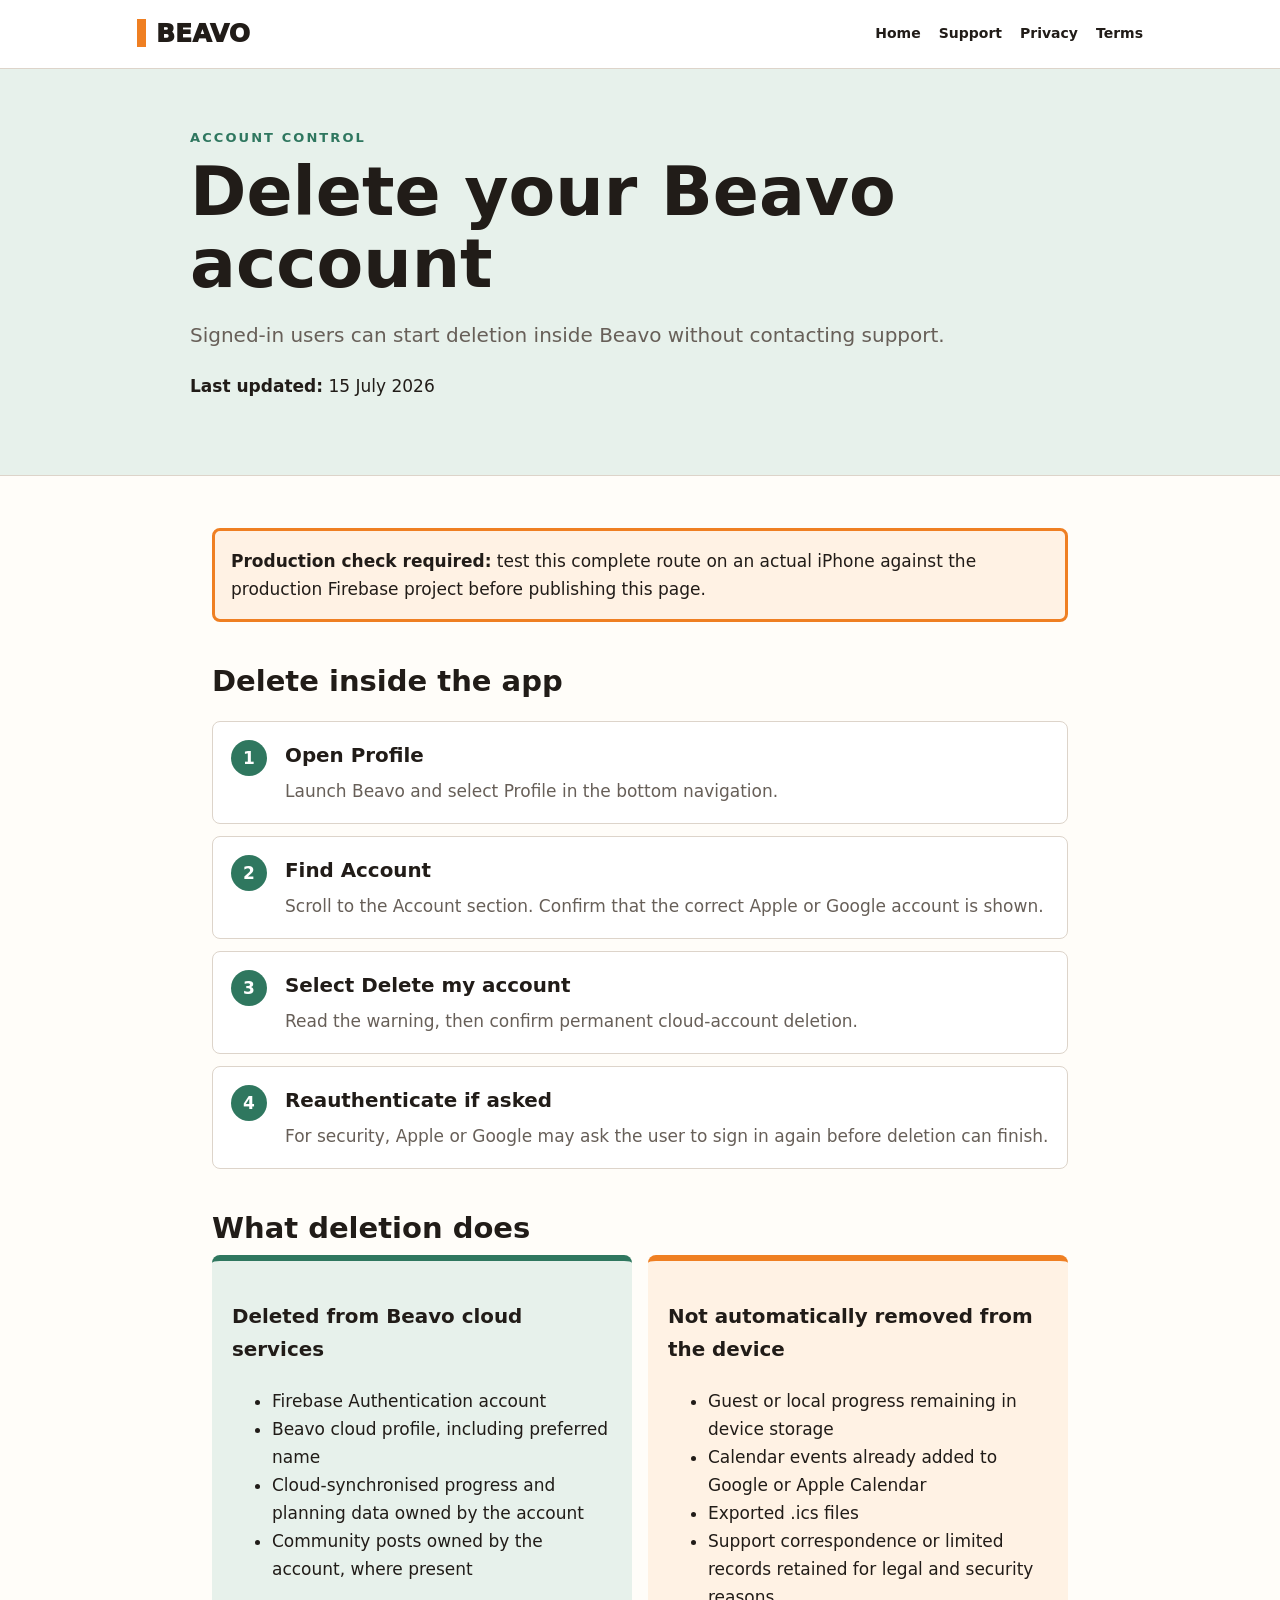
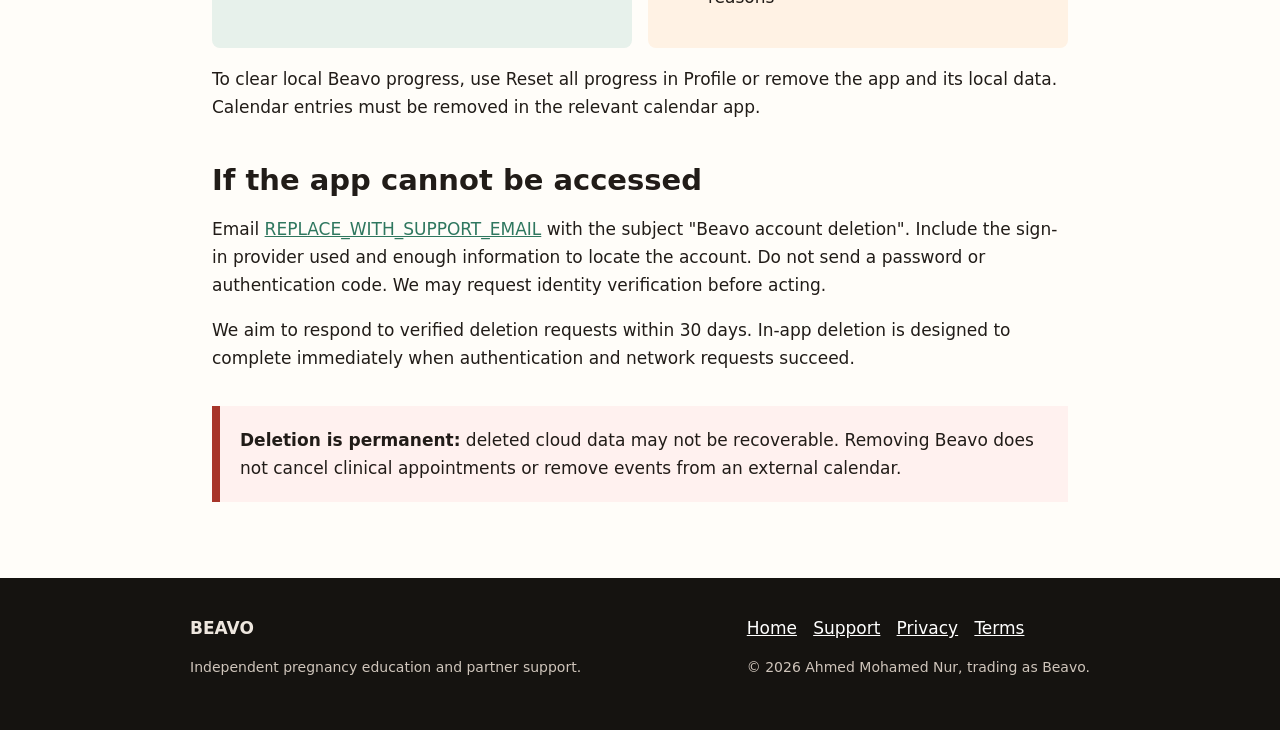
==== account-deletion.html @ d53cfd60 "Add files via upload" ====
<!doctype html>
<html lang="en-GB">
<head>
  <meta charset="utf-8">
  <meta name="viewport" content="width=device-width, initial-scale=1">
  <meta name="description" content="How to delete a Beavo account and understand what happens to cloud and local app data.">
  <title>Delete Your Beavo Account</title>
  <style>
    :root{--ink:#211c18;--muted:#675f58;--paper:#fffdf9;--warm:#fff2e4;--sage:#e7f1eb;--green:#2f775f;--orange:#ef7f22;--line:#ddd4ca;--dark:#17231e;--red:#a7352a}*{box-sizing:border-box}body{margin:0;background:var(--paper);color:var(--ink);font:17px/1.65 system-ui,-apple-system,"Segoe UI",sans-serif}a{color:var(--green)}.skip{position:absolute;left:-9999px}.skip:focus{left:12px;top:12px;background:#fff;padding:10px;z-index:20;border:2px solid var(--ink)}header{border-bottom:1px solid var(--line);background:#fff}.nav{max-width:1050px;margin:auto;min-height:68px;padding:10px 22px;display:flex;align-items:center;justify-content:space-between;gap:20px}.brand{color:var(--ink);font-size:25px;font-weight:950;text-decoration:none}.brand i{display:inline-block;width:9px;height:28px;background:var(--orange);vertical-align:-5px;margin-right:10px}.links{display:flex;gap:18px;flex-wrap:wrap}.links a{color:var(--ink);font-size:14px;font-weight:800;text-decoration:none}.page-head{background:var(--sage);border-bottom:1px solid var(--line);padding:58px 22px}.page-head div,.content{max-width:900px;margin:auto}.eyebrow{font-size:13px;font-weight:900;letter-spacing:.16em;text-transform:uppercase;color:var(--green)}h1{font-size:clamp(40px,7vw,68px);line-height:1.05;margin:8px 0 14px}h2{font-size:29px;line-height:1.2;margin:42px 0 10px}.lead{font-size:20px;color:var(--muted);max-width:760px}.content{padding:52px 22px 76px}.setup{border:3px solid var(--orange);background:var(--warm);padding:16px;border-radius:8px;margin-bottom:34px}.steps{counter-reset:step;display:grid;gap:12px;margin:22px 0}.step{counter-increment:step;border:1px solid var(--line);border-radius:8px;padding:18px 18px 18px 72px;position:relative;background:#fff}.step:before{content:counter(step);position:absolute;left:18px;top:18px;width:36px;height:36px;border-radius:50%;display:grid;place-items:center;background:var(--green);color:#fff;font-weight:900}.step h3{margin:0 0 4px}.step p{margin:0;color:var(--muted)}.data-grid{display:grid;grid-template-columns:1fr 1fr;gap:16px}.data{border-top:6px solid var(--green);background:var(--sage);padding:20px;border-radius:8px}.data.keep{border-top-color:var(--orange);background:var(--warm)}.important{background:#fff1ef;border-left:8px solid var(--red);padding:20px;margin-top:34px}footer{background:#151310;color:#eee7df;padding:36px 22px}.footer{max-width:900px;margin:auto;display:flex;justify-content:space-between;gap:25px;flex-wrap:wrap}.footer a{color:#fff}.small{font-size:14px;color:#cfc5bb}a:focus-visible{outline:4px solid #ffc08a;outline-offset:4px}@media(max-width:720px){.links a:first-child{display:none}.data-grid{grid-template-columns:1fr}}@media(prefers-reduced-motion:reduce){*{scroll-behavior:auto!important}}
  </style>
</head>
<body>
  <!-- BEFORE PUBLISHING: replace REPLACE_WITH_SUPPORT_EMAIL and confirm deletion behaviour in the production Firebase project. -->
  <a class="skip" href="#main">Skip to content</a>
  <header><nav class="nav" aria-label="Main navigation"><a class="brand" href="index.html"><i aria-hidden="true"></i>BEAVO</a><div class="links"><a href="index.html">Home</a><a href="support.html">Support</a><a href="privacy.html">Privacy</a><a href="terms.html">Terms</a></div></nav></header>
  <main id="main">
    <section class="page-head"><div><div class="eyebrow">Account control</div><h1>Delete your Beavo account</h1><p class="lead">Signed-in users can start deletion inside Beavo without contacting support.</p><p><strong>Last updated:</strong> 15 July 2026</p></div></section>
    <article class="content">
      <div class="setup"><strong>Production check required:</strong> test this complete route on an actual iPhone against the production Firebase project before publishing this page.</div>

      <h2>Delete inside the app</h2>
      <div class="steps">
        <div class="step"><h3>Open Profile</h3><p>Launch Beavo and select Profile in the bottom navigation.</p></div>
        <div class="step"><h3>Find Account</h3><p>Scroll to the Account section. Confirm that the correct Apple or Google account is shown.</p></div>
        <div class="step"><h3>Select Delete my account</h3><p>Read the warning, then confirm permanent cloud-account deletion.</p></div>
        <div class="step"><h3>Reauthenticate if asked</h3><p>For security, Apple or Google may ask the user to sign in again before deletion can finish.</p></div>
      </div>

      <h2>What deletion does</h2>
      <div class="data-grid">
        <section class="data"><h3>Deleted from Beavo cloud services</h3><ul><li>Firebase Authentication account</li><li>Beavo cloud profile, including preferred name</li><li>Cloud-synchronised progress and planning data owned by the account</li><li>Community posts owned by the account, where present</li></ul></section>
        <section class="data keep"><h3>Not automatically removed from the device</h3><ul><li>Guest or local progress remaining in device storage</li><li>Calendar events already added to Google or Apple Calendar</li><li>Exported .ics files</li><li>Support correspondence or limited records retained for legal and security reasons</li></ul></section>
      </div>
      <p>To clear local Beavo progress, use Reset all progress in Profile or remove the app and its local data. Calendar entries must be removed in the relevant calendar app.</p>

      <h2>If the app cannot be accessed</h2>
      <p>Email <a href="mailto:REPLACE_WITH_SUPPORT_EMAIL?subject=Beavo%20account%20deletion">REPLACE_WITH_SUPPORT_EMAIL</a> with the subject "Beavo account deletion". Include the sign-in provider used and enough information to locate the account. Do not send a password or authentication code. We may request identity verification before acting.</p>
      <p>We aim to respond to verified deletion requests within 30 days. In-app deletion is designed to complete immediately when authentication and network requests succeed.</p>

      <div class="important"><strong>Deletion is permanent:</strong> deleted cloud data may not be recoverable. Removing Beavo does not cancel clinical appointments or remove events from an external calendar.</div>
    </article>
  </main>
  <footer><div class="footer"><div><strong>BEAVO</strong><p class="small">Independent pregnancy education and partner support.</p></div><div><a href="index.html">Home</a> &nbsp; <a href="support.html">Support</a> &nbsp; <a href="privacy.html">Privacy</a> &nbsp; <a href="terms.html">Terms</a><p class="small">&copy; 2026 Ahmed Mohamed Nur, trading as Beavo.</p></div></div></footer>
</body>
</html>
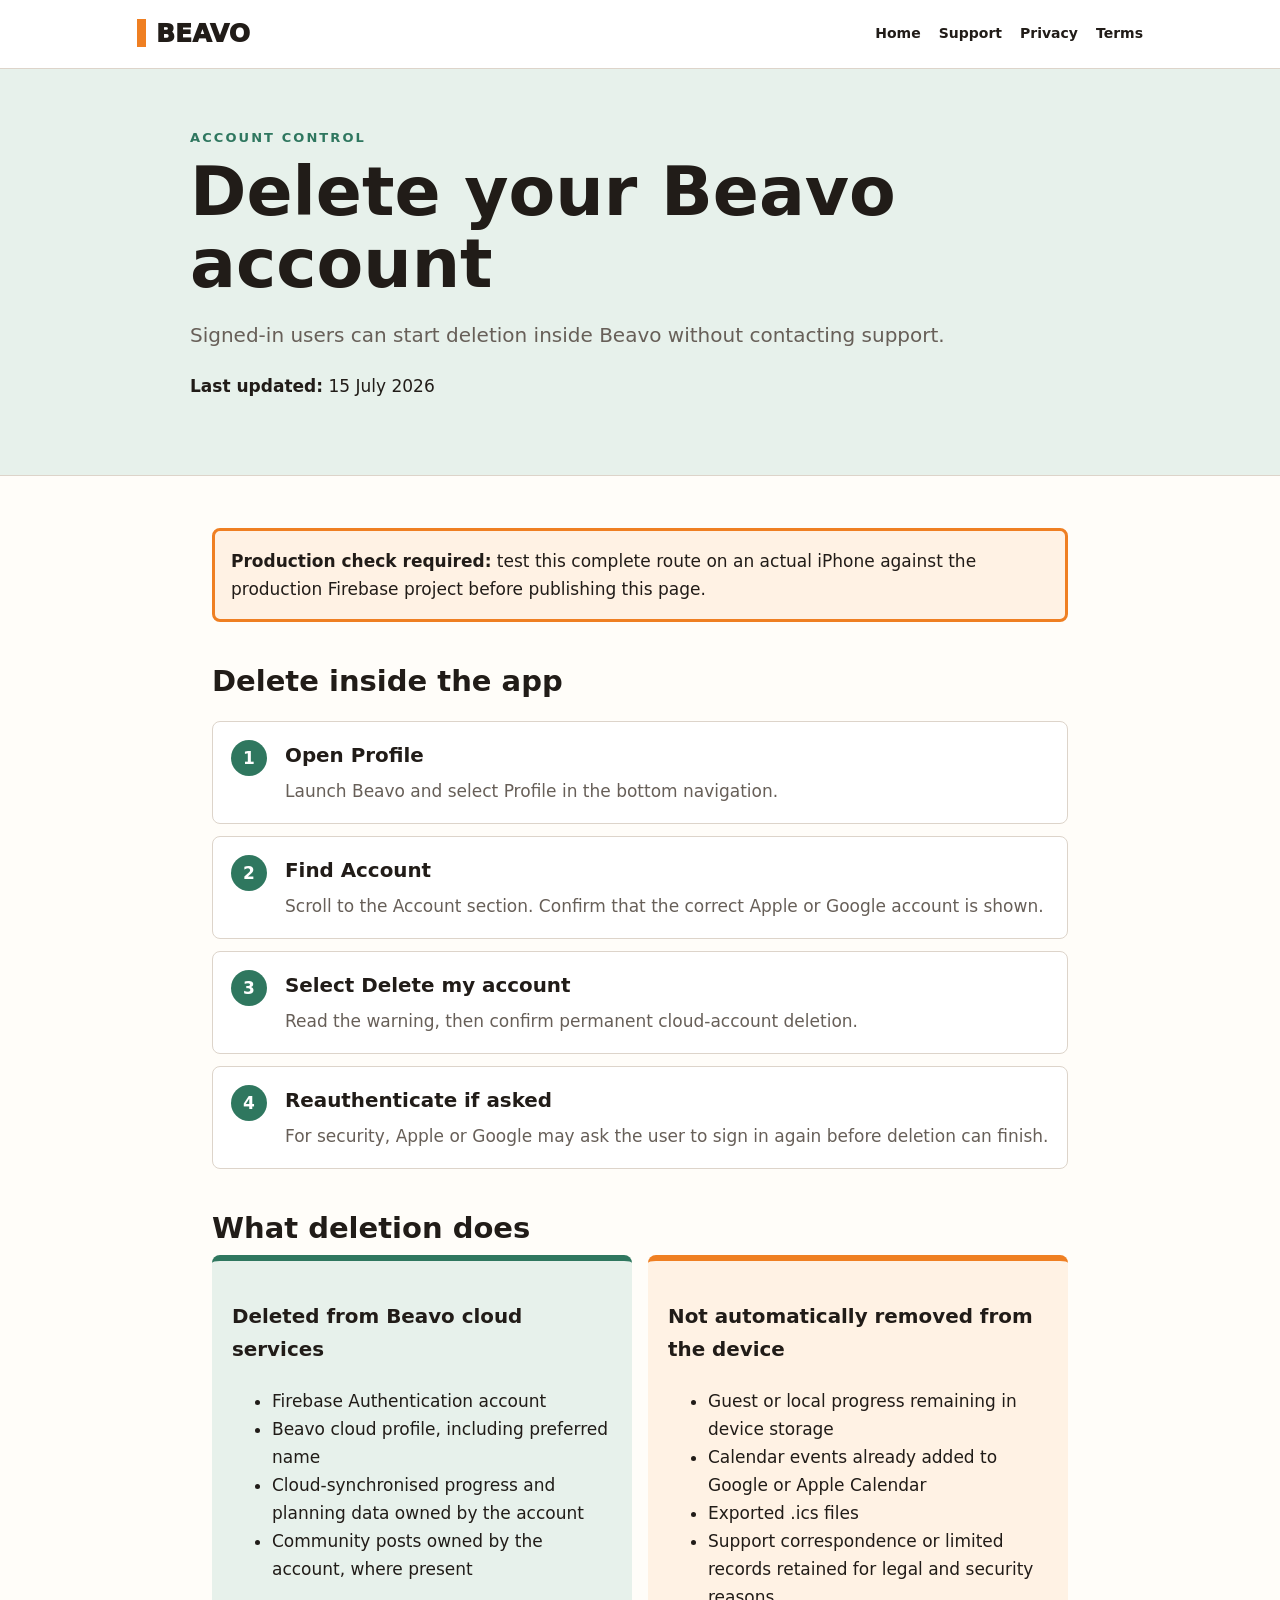
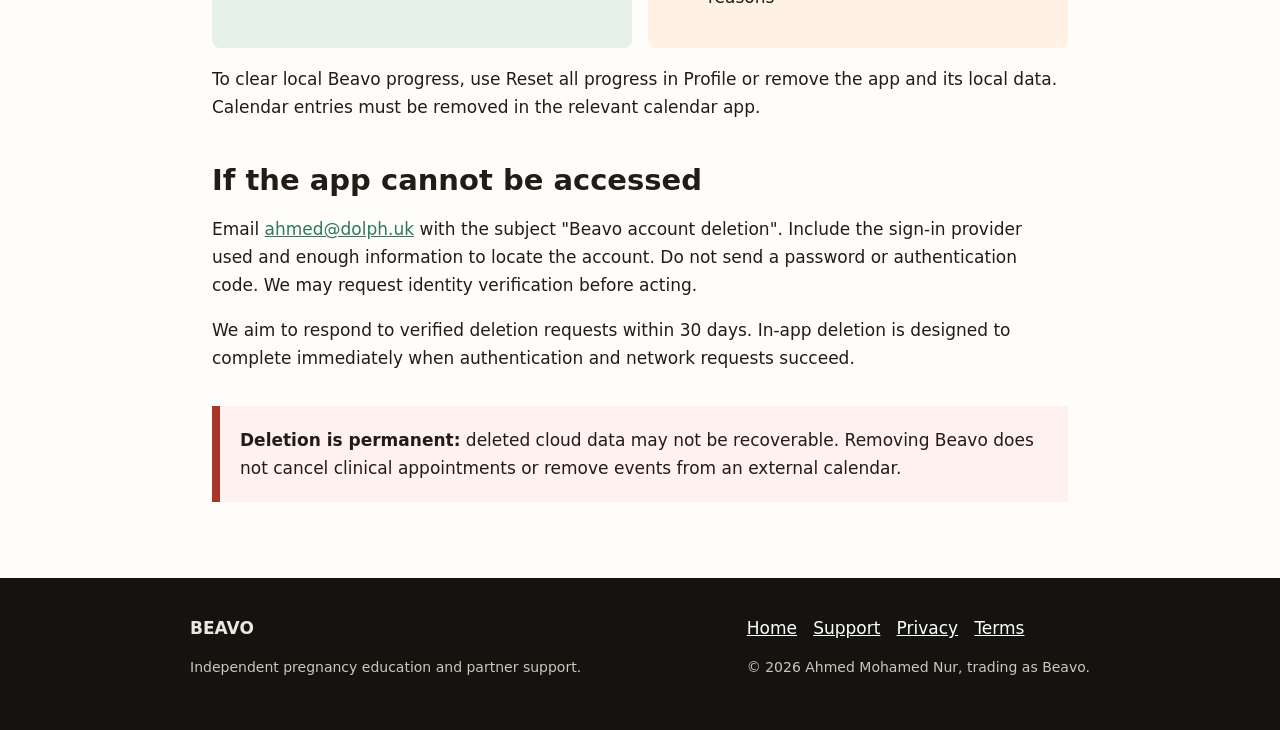
==== commit db33f299: "Add files via upload" ====
--- a/account-deletion.html
+++ b/account-deletion.html
@@ -10,7 +10,7 @@
   </style>
 </head>
 <body>
-  <!-- BEFORE PUBLISHING: replace REPLACE_WITH_SUPPORT_EMAIL and confirm deletion behaviour in the production Firebase project. -->
+  <!-- BEFORE PUBLISHING: confirm deletion behaviour in the production Firebase project. -->
   <a class="skip" href="#main">Skip to content</a>
   <header><nav class="nav" aria-label="Main navigation"><a class="brand" href="index.html"><i aria-hidden="true"></i>BEAVO</a><div class="links"><a href="index.html">Home</a><a href="support.html">Support</a><a href="privacy.html">Privacy</a><a href="terms.html">Terms</a></div></nav></header>
   <main id="main">
@@ -34,7 +34,7 @@
       <p>To clear local Beavo progress, use Reset all progress in Profile or remove the app and its local data. Calendar entries must be removed in the relevant calendar app.</p>
 
       <h2>If the app cannot be accessed</h2>
-      <p>Email <a href="mailto:REPLACE_WITH_SUPPORT_EMAIL?subject=Beavo%20account%20deletion">REPLACE_WITH_SUPPORT_EMAIL</a> with the subject "Beavo account deletion". Include the sign-in provider used and enough information to locate the account. Do not send a password or authentication code. We may request identity verification before acting.</p>
+      <p>Email <a href="mailto:ahmed@dolph.uk?subject=Beavo%20account%20deletion">ahmed@dolph.uk</a> with the subject "Beavo account deletion". Include the sign-in provider used and enough information to locate the account. Do not send a password or authentication code. We may request identity verification before acting.</p>
       <p>We aim to respond to verified deletion requests within 30 days. In-app deletion is designed to complete immediately when authentication and network requests succeed.</p>
 
       <div class="important"><strong>Deletion is permanent:</strong> deleted cloud data may not be recoverable. Removing Beavo does not cancel clinical appointments or remove events from an external calendar.</div>
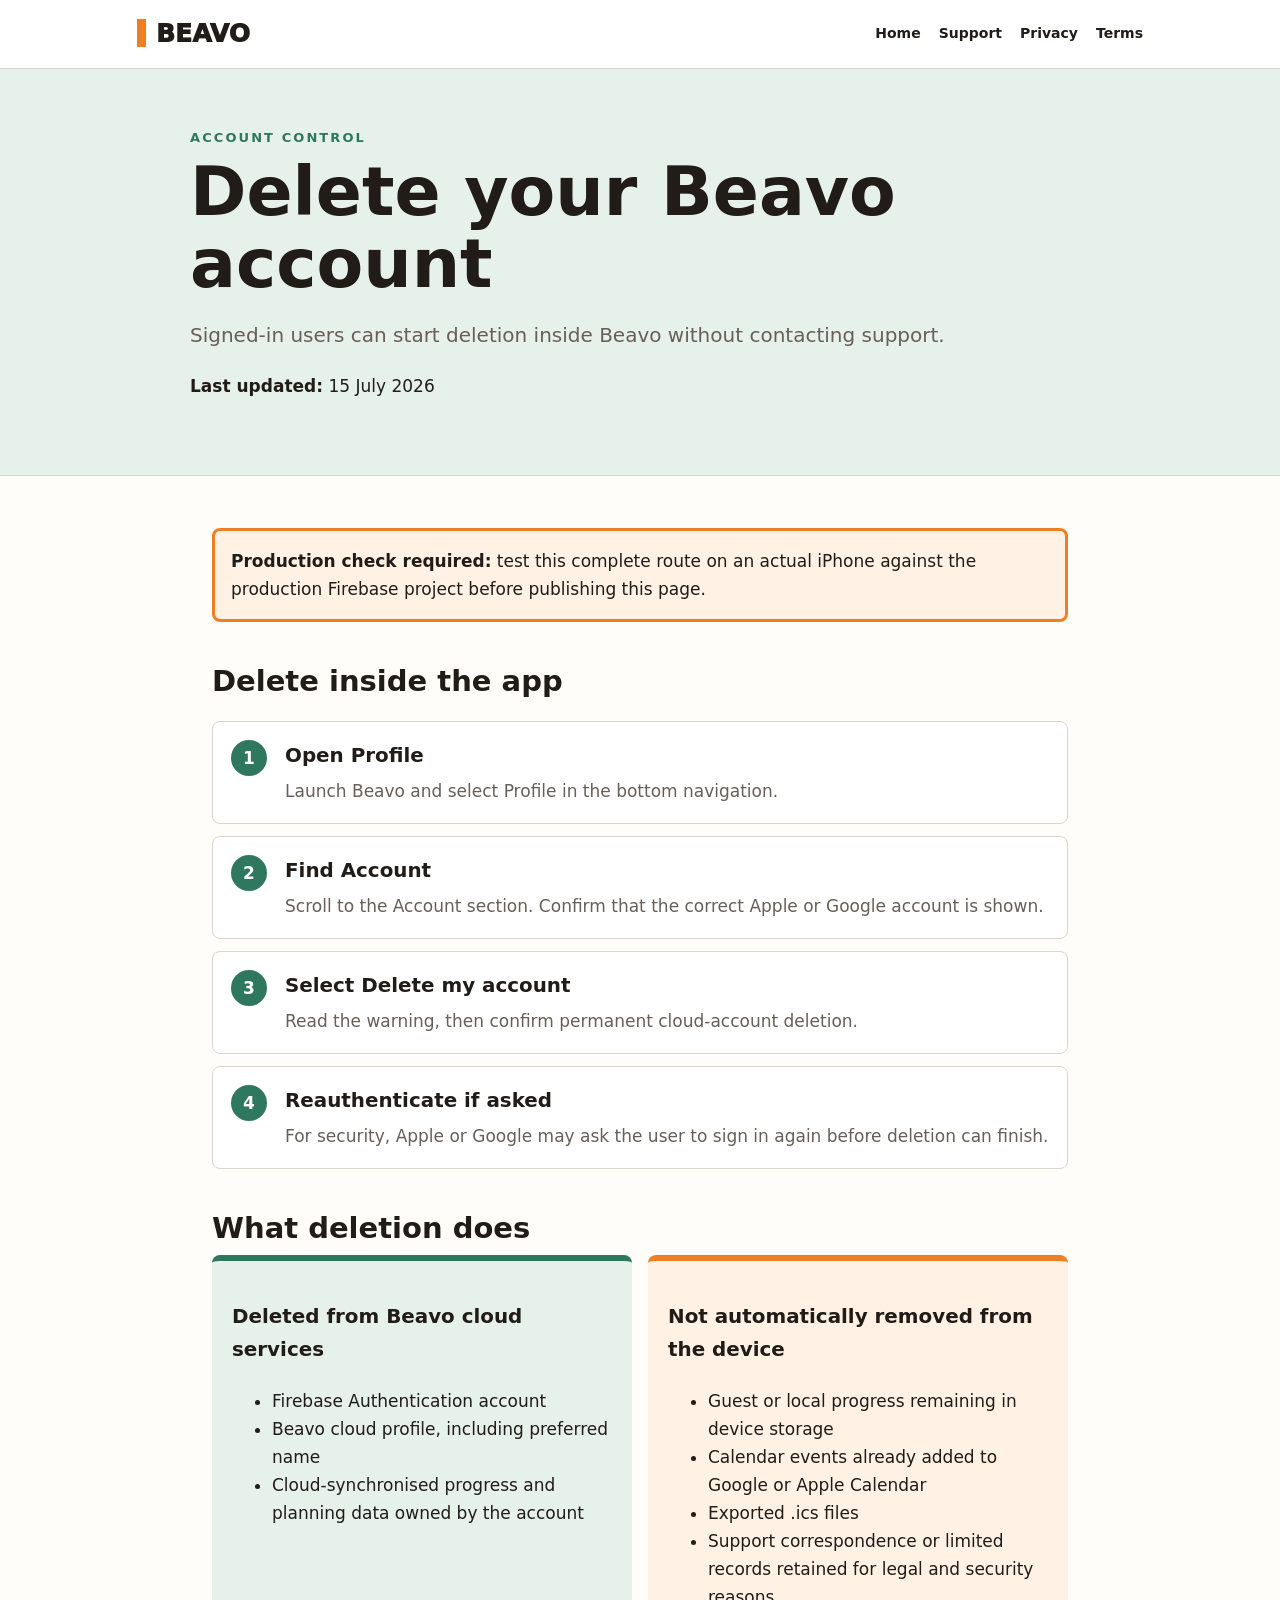
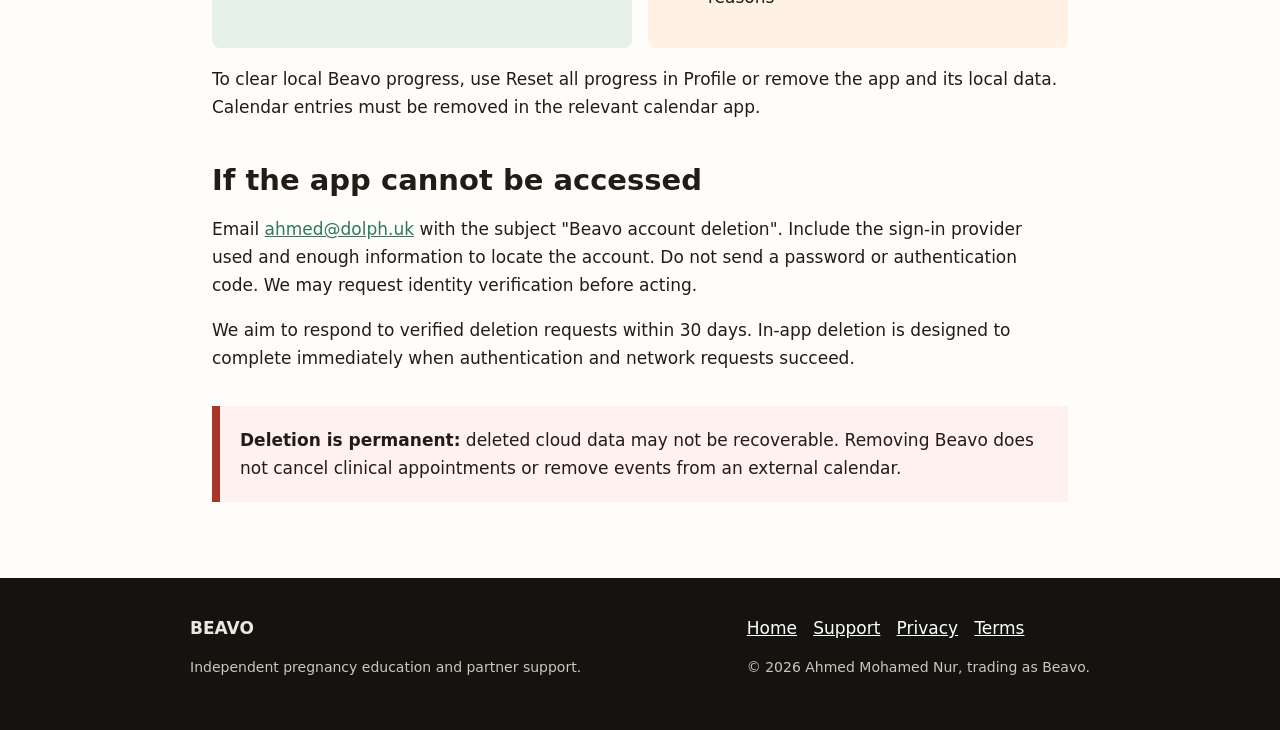
==== commit 8b1b07b0: "Add files via upload" ====
--- a/account-deletion.html
+++ b/account-deletion.html
@@ -28,7 +28,7 @@
 
       <h2>What deletion does</h2>
       <div class="data-grid">
-        <section class="data"><h3>Deleted from Beavo cloud services</h3><ul><li>Firebase Authentication account</li><li>Beavo cloud profile, including preferred name</li><li>Cloud-synchronised progress and planning data owned by the account</li><li>Community posts owned by the account, where present</li></ul></section>
+        <section class="data"><h3>Deleted from Beavo cloud services</h3><ul><li>Firebase Authentication account</li><li>Beavo cloud profile, including preferred name</li><li>Cloud-synchronised progress and planning data owned by the account</li></ul></section>
         <section class="data keep"><h3>Not automatically removed from the device</h3><ul><li>Guest or local progress remaining in device storage</li><li>Calendar events already added to Google or Apple Calendar</li><li>Exported .ics files</li><li>Support correspondence or limited records retained for legal and security reasons</li></ul></section>
       </div>
       <p>To clear local Beavo progress, use Reset all progress in Profile or remove the app and its local data. Calendar entries must be removed in the relevant calendar app.</p>
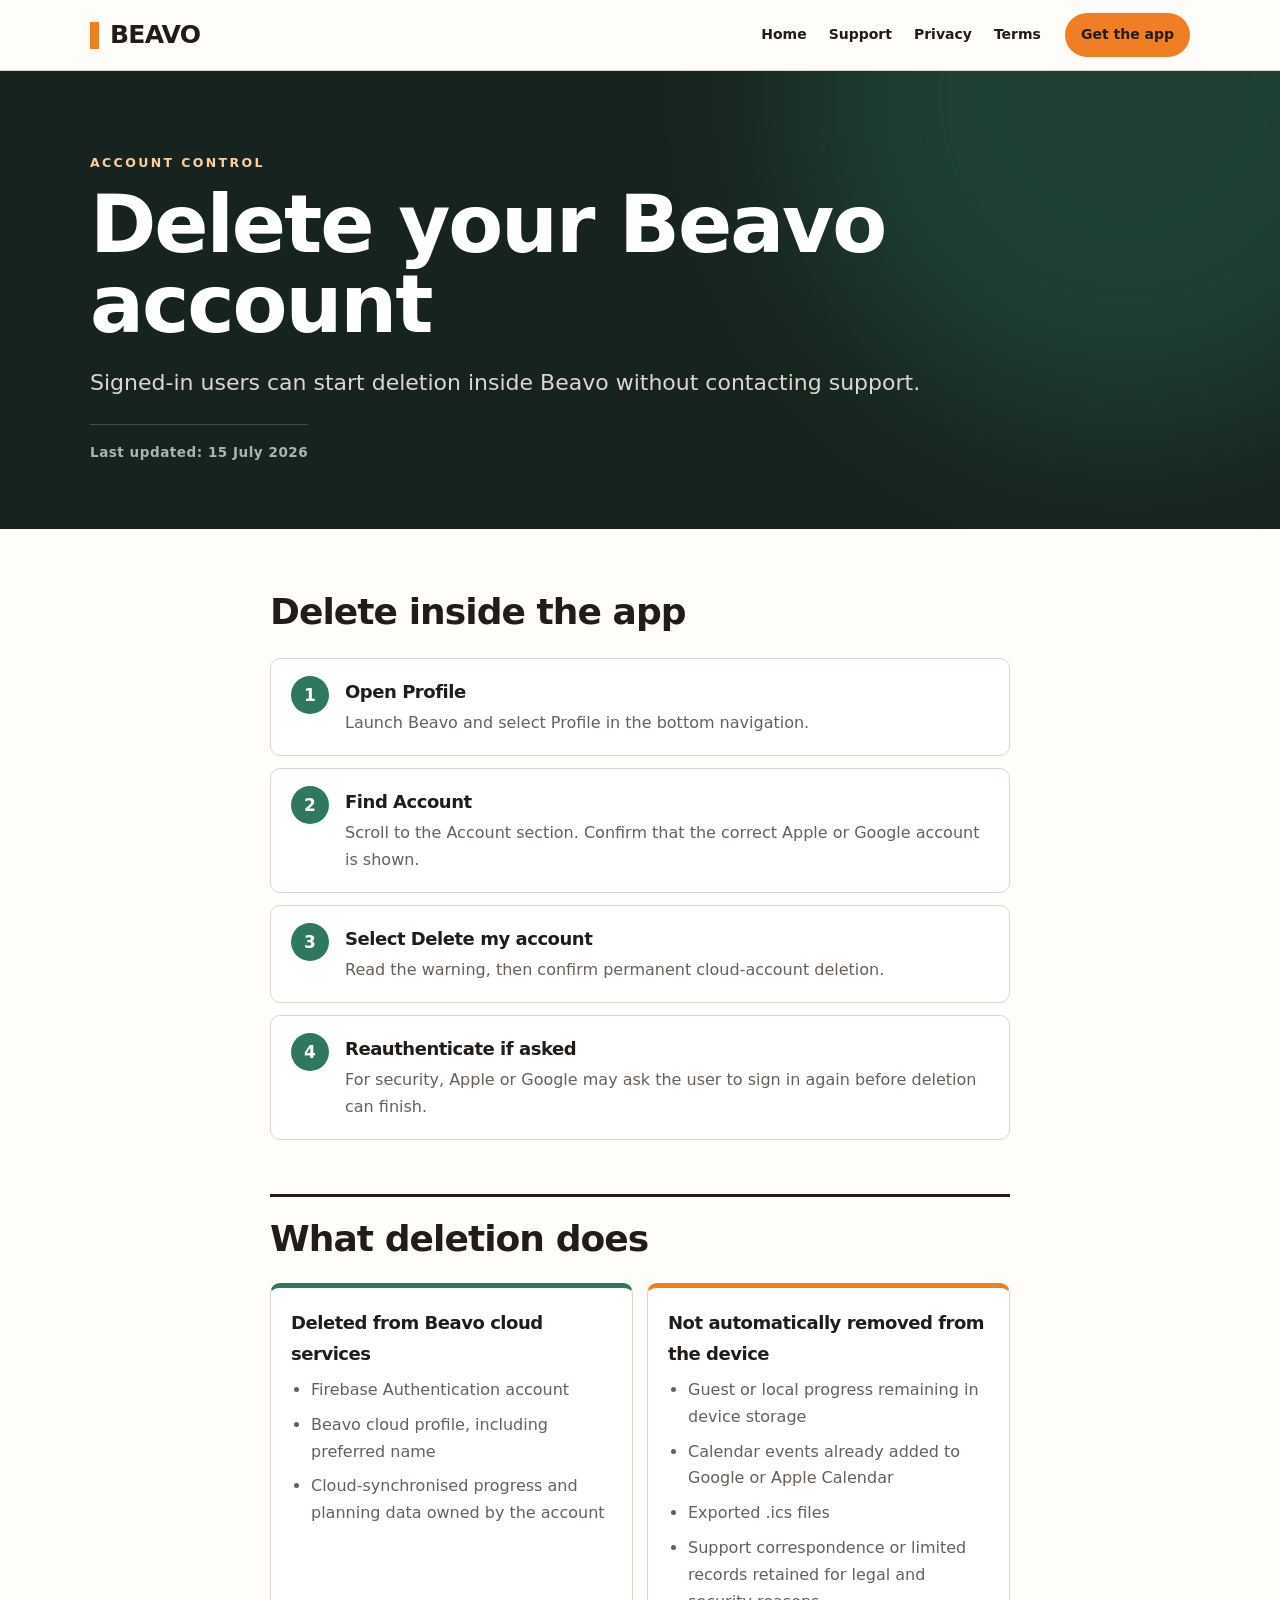
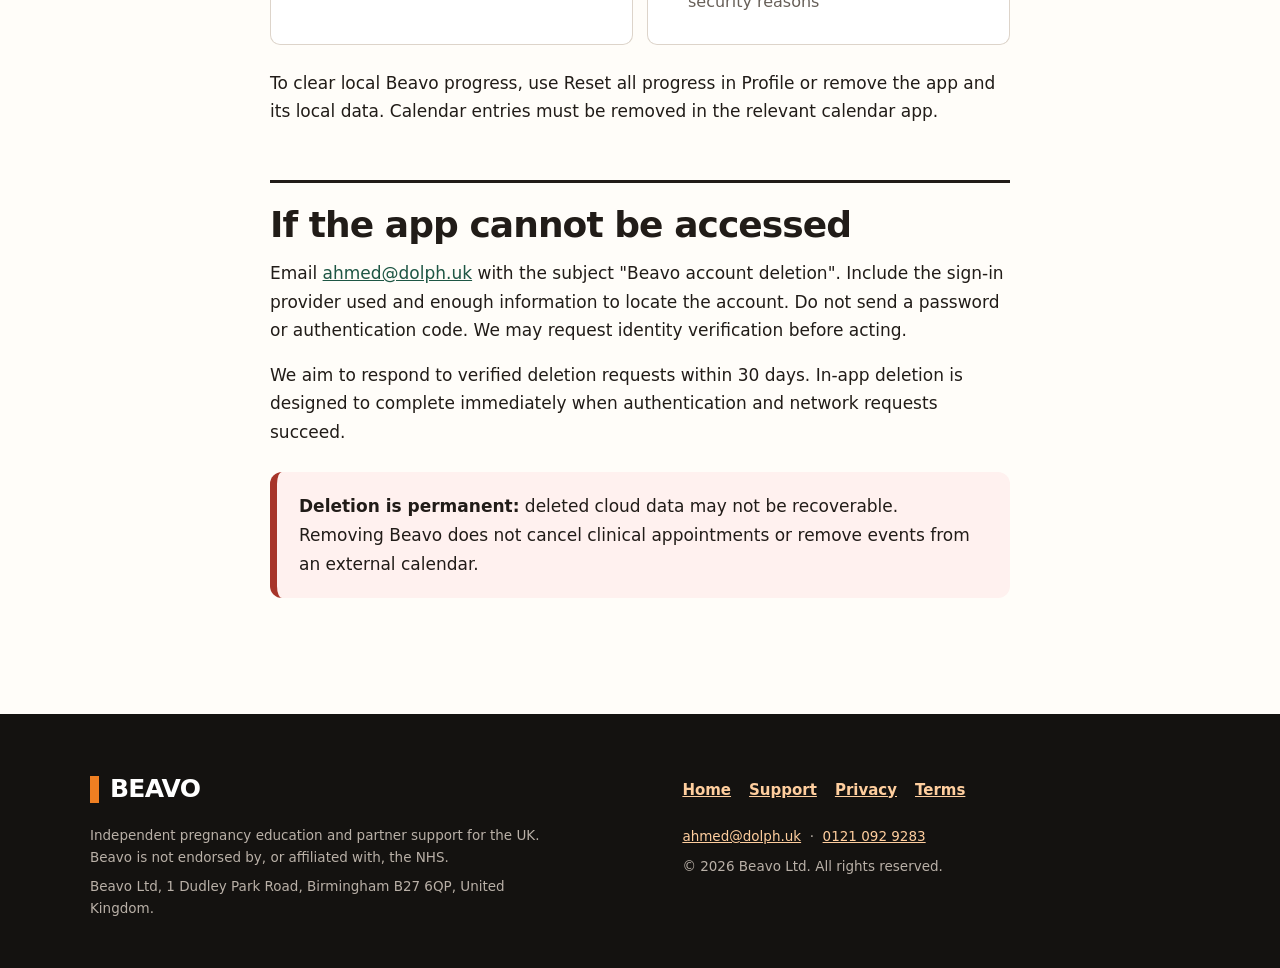
==== commit d2cab8d9: "Add files via upload" ====
--- a/account-deletion.html
+++ b/account-deletion.html
@@ -4,42 +4,233 @@
   <meta charset="utf-8">
   <meta name="viewport" content="width=device-width, initial-scale=1">
   <meta name="description" content="How to delete a Beavo account and understand what happens to cloud and local app data.">
+  <meta name="theme-color" content="#17231e">
+  <link rel="icon" href="assets/icon.webp">
   <title>Delete Your Beavo Account</title>
+  <script>document.documentElement.className+=' js';</script>
   <style>
-    :root{--ink:#211c18;--muted:#675f58;--paper:#fffdf9;--warm:#fff2e4;--sage:#e7f1eb;--green:#2f775f;--orange:#ef7f22;--line:#ddd4ca;--dark:#17231e;--red:#a7352a}*{box-sizing:border-box}body{margin:0;background:var(--paper);color:var(--ink);font:17px/1.65 system-ui,-apple-system,"Segoe UI",sans-serif}a{color:var(--green)}.skip{position:absolute;left:-9999px}.skip:focus{left:12px;top:12px;background:#fff;padding:10px;z-index:20;border:2px solid var(--ink)}header{border-bottom:1px solid var(--line);background:#fff}.nav{max-width:1050px;margin:auto;min-height:68px;padding:10px 22px;display:flex;align-items:center;justify-content:space-between;gap:20px}.brand{color:var(--ink);font-size:25px;font-weight:950;text-decoration:none}.brand i{display:inline-block;width:9px;height:28px;background:var(--orange);vertical-align:-5px;margin-right:10px}.links{display:flex;gap:18px;flex-wrap:wrap}.links a{color:var(--ink);font-size:14px;font-weight:800;text-decoration:none}.page-head{background:var(--sage);border-bottom:1px solid var(--line);padding:58px 22px}.page-head div,.content{max-width:900px;margin:auto}.eyebrow{font-size:13px;font-weight:900;letter-spacing:.16em;text-transform:uppercase;color:var(--green)}h1{font-size:clamp(40px,7vw,68px);line-height:1.05;margin:8px 0 14px}h2{font-size:29px;line-height:1.2;margin:42px 0 10px}.lead{font-size:20px;color:var(--muted);max-width:760px}.content{padding:52px 22px 76px}.setup{border:3px solid var(--orange);background:var(--warm);padding:16px;border-radius:8px;margin-bottom:34px}.steps{counter-reset:step;display:grid;gap:12px;margin:22px 0}.step{counter-increment:step;border:1px solid var(--line);border-radius:8px;padding:18px 18px 18px 72px;position:relative;background:#fff}.step:before{content:counter(step);position:absolute;left:18px;top:18px;width:36px;height:36px;border-radius:50%;display:grid;place-items:center;background:var(--green);color:#fff;font-weight:900}.step h3{margin:0 0 4px}.step p{margin:0;color:var(--muted)}.data-grid{display:grid;grid-template-columns:1fr 1fr;gap:16px}.data{border-top:6px solid var(--green);background:var(--sage);padding:20px;border-radius:8px}.data.keep{border-top-color:var(--orange);background:var(--warm)}.important{background:#fff1ef;border-left:8px solid var(--red);padding:20px;margin-top:34px}footer{background:#151310;color:#eee7df;padding:36px 22px}.footer{max-width:900px;margin:auto;display:flex;justify-content:space-between;gap:25px;flex-wrap:wrap}.footer a{color:#fff}.small{font-size:14px;color:#cfc5bb}a:focus-visible{outline:4px solid #ffc08a;outline-offset:4px}@media(max-width:720px){.links a:first-child{display:none}.data-grid{grid-template-columns:1fr}}@media(prefers-reduced-motion:reduce){*{scroll-behavior:auto!important}}
+    /* ============================================================
+       BEAVO interior pages. Same design system as index.html, kept
+       inline rather than in a shared stylesheet so each page stands
+       on its own -- these are the pages an App Store reviewer opens,
+       and one failed request should not strip a legal page bare.
+       ============================================================ */
+    :root{
+      --ink:#211c18; --muted:#675f58; --faint:#736a62;
+      --paper:#fffdf9; --warm:#fff2e4; --sage:#e7f1eb;
+      --green:#2f775f; --green-deep:#1e5644; --orange:#ef7f22; --orange-deep:#a8500a;
+      --line:#ddd4ca; --dark:#17231e; --red:#a7352a;
+      --pad:clamp(20px,5vw,40px); --maxw:1180px;
+      --ease:cubic-bezier(.16,1,.3,1);
+    }
+    *{box-sizing:border-box}
+    html{scroll-behavior:smooth;-webkit-text-size-adjust:100%}
+    body{margin:0;background:var(--paper);color:var(--ink);
+      font:17px/1.68 system-ui,-apple-system,"Segoe UI",Roboto,sans-serif;
+      font-synthesis-weight:none;overflow-x:hidden}
+    img{max-width:100%;display:block}
+    a{color:var(--green-deep)}
+    a:hover{text-decoration-thickness:2px}
+    h1,h2,h3{letter-spacing:-.026em;font-weight:900;margin:0}
+    .skip{position:absolute;left:-9999px}
+    .skip:focus{left:12px;top:12px;z-index:60;background:#fff;padding:12px;border:3px solid var(--ink);border-radius:6px}
+    a:focus-visible,button:focus-visible{outline:4px solid var(--orange);outline-offset:4px;border-radius:4px}
+    .inner{max-width:var(--maxw);margin:auto;padding-inline:var(--pad)}
+
+    /* ---------- header ---------- */
+    header{position:sticky;top:0;z-index:40;background:rgba(255,253,249,.92);
+      backdrop-filter:blur(14px);-webkit-backdrop-filter:blur(14px);border-bottom:1px solid var(--line)}
+    .nav{max-width:var(--maxw);margin:auto;min-height:70px;padding:10px var(--pad);
+      display:flex;align-items:center;gap:24px}
+    .brand{color:var(--ink);font-size:25px;font-weight:950;text-decoration:none;letter-spacing:-.03em;
+      display:inline-flex;align-items:center;margin-right:auto}
+    .brand i{width:9px;height:27px;background:var(--orange);margin-right:11px;display:inline-block;
+      transform-origin:50% 100%;transition:transform .5s var(--ease)}
+    .brand:hover i{transform:scaleY(1.22)}
+    .links{display:flex;gap:22px;align-items:center;order:2}
+    .links a{color:var(--ink);font-size:14px;font-weight:800;text-decoration:none;transition:opacity .2s}
+    .links a:hover{opacity:.62}
+    .cta{order:3;flex:none;background:var(--orange);color:#211c18;padding:10px 16px;border-radius:999px;
+      min-height:44px;display:inline-flex;align-items:center;font-size:14px;font-weight:800;text-decoration:none}
+    .cta:hover{background:var(--orange-deep);color:#fff}
+
+    /* ---------- page hero ---------- */
+    .phero{background:var(--dark);color:#fff;padding:clamp(56px,9vh,104px) 0 clamp(48px,7vh,80px);position:relative;overflow:hidden}
+    .phero:before{content:"";position:absolute;width:52vw;height:52vw;border-radius:50%;filter:blur(80px);
+      background:#2f775f;opacity:.34;right:-14vw;top:-24vw;pointer-events:none}
+    .phero .inner{position:relative}
+    .phero .eyebrow{font-size:12.5px;font-weight:900;letter-spacing:.19em;text-transform:uppercase;color:#ffce9e}
+    .phero h1{font-size:clamp(38px,7vw,80px);line-height:1.0;margin:12px 0 0;max-width:16ch}
+    .phero .lead{font-size:clamp(18px,2.1vw,22px);color:#ded7cf;max-width:62ch;margin:20px 0 0}
+    .phero .stamp{margin:22px 0 0;font-size:13.5px;font-weight:800;letter-spacing:.04em;color:#a9b6ad;
+      border-top:1px solid rgba(255,255,255,.18);padding-top:16px;display:inline-block}
+
+    /* ---------- prose ---------- */
+    .prose{max-width:820px;margin:auto;padding:clamp(44px,7vh,76px) var(--pad) clamp(64px,10vh,104px)}
+    .prose>h2{font-size:clamp(25px,3.3vw,36px);line-height:1.12;margin:clamp(40px,6vh,62px) 0 14px;
+      padding-top:22px;border-top:3px solid var(--ink)}
+    .prose>h2:first-child{margin-top:0;padding-top:0;border-top:0}
+    .prose h3{font-size:19px;margin:26px 0 6px}
+    .prose p{margin:0 0 16px;max-width:68ch}
+    .prose ul{padding-left:22px;margin:0 0 16px}
+    .prose li{margin:8px 0}
+
+    /* ---------- callouts ---------- */
+    .note,.alert,.good{border-radius:12px;padding:20px 22px;margin:26px 0}
+    .note p:last-child,.alert p:last-child,.good p:last-child{margin-bottom:0}
+    .note{background:var(--warm);border-left:7px solid var(--orange)}
+    .alert{background:#fff1ef;border-left:7px solid var(--red)}
+    .alert h2{color:#7d231c;font-size:22px;margin:0 0 8px;border:0;padding:0}
+    .good{background:var(--sage);border-left:7px solid var(--green)}
+
+    /* ---------- cards ---------- */
+    .cards{display:grid;grid-template-columns:1fr 1fr;gap:14px;margin:24px 0}
+    .card{background:#fff;border:1px solid var(--line);border-top:5px solid var(--green);
+      border-radius:10px;padding:20px}
+    .card:nth-child(even){border-top-color:var(--orange)}
+    .card h3{margin:0 0 7px;font-size:18px}
+    .card p{margin:0;color:var(--muted);font-size:16px}
+    .card ul{margin:0;padding-left:20px;color:var(--muted);font-size:16px}
+
+    /* ---------- steps ---------- */
+    .steps{counter-reset:step;display:grid;gap:12px;margin:26px 0}
+    .step{counter-increment:step;background:#fff;border:1px solid var(--line);border-radius:10px;
+      padding:18px 20px 18px 74px;position:relative}
+    .step:before{content:counter(step);position:absolute;left:20px;top:17px;width:38px;height:38px;
+      border-radius:50%;display:grid;place-items:center;background:var(--green);color:#fff;font-weight:900;font-size:17px}
+    .step h3{margin:0 0 3px;font-size:18px}
+    .step p{margin:0;color:var(--muted);font-size:16px}
+
+    /* ---------- table ---------- */
+    .tablewrap{overflow-x:auto;margin:22px 0}
+    table{width:100%;border-collapse:collapse;min-width:560px}
+    th,td{text-align:left;vertical-align:top;border-bottom:1px solid var(--line);padding:13px 10px;font-size:16px}
+    th{background:var(--sage);font-size:13px;letter-spacing:.08em;text-transform:uppercase}
+    td:first-child{font-weight:700}
+
+    /* ---------- contact strip ---------- */
+    .contactgrid{display:grid;grid-template-columns:repeat(3,1fr);gap:16px;margin:24px 0}
+    .contactgrid div{border-top:5px solid var(--orange);padding-top:14px}
+    .contactgrid h3{margin:0 0 5px;font-size:13px;letter-spacing:.12em;text-transform:uppercase;color:var(--faint)}
+    .contactgrid p{margin:0;font-size:17px;font-weight:700}
+    .contactgrid a{margin:0;font-size:17px;font-weight:700;min-height:44px;display:inline-flex;align-items:center}
+
+    /* ---------- footer ---------- */
+    footer{background:#141210;color:#eee7df;padding:clamp(44px,6vh,64px) 0 40px}
+    footer a{color:#ffce9e}
+    .footer-grid{max-width:var(--maxw);margin:auto;padding-inline:var(--pad);
+      display:grid;grid-template-columns:1.1fr 1fr;gap:34px}
+    .footer-links{display:flex;gap:18px;flex-wrap:wrap;margin-bottom:14px}
+    .footer-links a{font-weight:800;font-size:15px;min-height:44px;display:inline-flex;align-items:center}
+    .small{font-size:13.5px;color:#b9b0a7;line-height:1.6;margin:0 0 8px;max-width:56ch}
+    footer .brand{color:#fff}
+
+    /* ---------- reveal, gated on .js so nothing is ever hidden ---------- */
+    .js .rv{opacity:0;transform:translateY(24px);transition:opacity .7s var(--ease),transform .7s var(--ease)}
+    .js .rv.in{opacity:1;transform:none}
+
+    @media(max-width:820px){
+      .cards,.contactgrid,.footer-grid{grid-template-columns:1fr}
+    }
+    @media(max-width:680px){
+      /* Two rows on a phone: brand and the button, then the links as a
+         scrollable strip. Hiding them outright left the header with no
+         navigation in it -- on these pages, no way back to the others. */
+      .nav{flex-wrap:wrap;row-gap:0;padding-bottom:0;gap:12px}
+      .cta{order:2}                      /* stays on row one, beside the brand */
+      .links{order:3;width:100%;gap:0;overflow-x:auto;scrollbar-width:none;
+        margin:0 calc(var(--pad)*-1);padding:0 calc(var(--pad) - 8px);border-top:1px solid var(--line)}
+      .links::-webkit-scrollbar{display:none}
+      .links a{flex:none;min-height:46px;display:inline-flex;align-items:center;padding:0 8px;font-size:13px;white-space:nowrap}
+      .step{padding:16px 16px 16px 64px}
+      .step:before{left:14px;width:34px;height:34px}
+    }
+    @media(prefers-reduced-motion:reduce){
+      html{scroll-behavior:auto}
+      .phero:before{display:none}
+      .js .rv{opacity:1;transform:none;transition:none}
+    }
+    @media print{header{position:static}.phero{background:#fff;color:#000}.phero h1{color:#000}}
   </style>
 </head>
 <body>
-  <!-- BEFORE PUBLISHING: confirm deletion behaviour in the production Firebase project. -->
   <a class="skip" href="#main">Skip to content</a>
-  <header><nav class="nav" aria-label="Main navigation"><a class="brand" href="index.html"><i aria-hidden="true"></i>BEAVO</a><div class="links"><a href="index.html">Home</a><a href="support.html">Support</a><a href="privacy.html">Privacy</a><a href="terms.html">Terms</a></div></nav></header>
+  <header>
+    <nav class="nav" aria-label="Main navigation">
+      <a class="brand" href="index.html"><i aria-hidden="true"></i>BEAVO</a>
+      <div class="links"><a href="index.html">Home</a><a href="support.html">Support</a><a href="privacy.html">Privacy</a><a href="terms.html">Terms</a></div>
+      <a class="cta" href="https://apps.apple.com/gb/app/id6791195741">Get the app</a>
+    </nav>
+  </header>
   <main id="main">
-    <section class="page-head"><div><div class="eyebrow">Account control</div><h1>Delete your Beavo account</h1><p class="lead">Signed-in users can start deletion inside Beavo without contacting support.</p><p><strong>Last updated:</strong> 15 July 2026</p></div></section>
-    <article class="content">
-      <div class="setup"><strong>Production check required:</strong> test this complete route on an actual iPhone against the production Firebase project before publishing this page.</div>
-
-      <h2>Delete inside the app</h2>
-      <div class="steps">
+    <section class="phero">
+      <div class="inner">
+        <div class="eyebrow">Account control</div>
+        <h1>Delete your Beavo account</h1>
+        <p class="lead">Signed-in users can start deletion inside Beavo without contacting support.</p>
+        <p class="stamp">Last updated: 15 July 2026</p>
+      </div>
+    </section>
+    <article class="prose">
+      <h2 class="rv">Delete inside the app</h2>
+      <div class="steps rv">
         <div class="step"><h3>Open Profile</h3><p>Launch Beavo and select Profile in the bottom navigation.</p></div>
         <div class="step"><h3>Find Account</h3><p>Scroll to the Account section. Confirm that the correct Apple or Google account is shown.</p></div>
         <div class="step"><h3>Select Delete my account</h3><p>Read the warning, then confirm permanent cloud-account deletion.</p></div>
         <div class="step"><h3>Reauthenticate if asked</h3><p>For security, Apple or Google may ask the user to sign in again before deletion can finish.</p></div>
       </div>
 
-      <h2>What deletion does</h2>
-      <div class="data-grid">
-        <section class="data"><h3>Deleted from Beavo cloud services</h3><ul><li>Firebase Authentication account</li><li>Beavo cloud profile, including preferred name</li><li>Cloud-synchronised progress and planning data owned by the account</li></ul></section>
-        <section class="data keep"><h3>Not automatically removed from the device</h3><ul><li>Guest or local progress remaining in device storage</li><li>Calendar events already added to Google or Apple Calendar</li><li>Exported .ics files</li><li>Support correspondence or limited records retained for legal and security reasons</li></ul></section>
-      </div>
-      <p>To clear local Beavo progress, use Reset all progress in Profile or remove the app and its local data. Calendar entries must be removed in the relevant calendar app.</p>
-
-      <h2>If the app cannot be accessed</h2>
-      <p>Email <a href="mailto:ahmed@dolph.uk?subject=Beavo%20account%20deletion">ahmed@dolph.uk</a> with the subject "Beavo account deletion". Include the sign-in provider used and enough information to locate the account. Do not send a password or authentication code. We may request identity verification before acting.</p>
-      <p>We aim to respond to verified deletion requests within 30 days. In-app deletion is designed to complete immediately when authentication and network requests succeed.</p>
-
-      <div class="important"><strong>Deletion is permanent:</strong> deleted cloud data may not be recoverable. Removing Beavo does not cancel clinical appointments or remove events from an external calendar.</div>
+      <h2 class="rv">What deletion does</h2>
+      <div class="cards rv">
+        <section class="card"><h3>Deleted from Beavo cloud services</h3><ul><li>Firebase Authentication account</li><li>Beavo cloud profile, including preferred name</li><li>Cloud-synchronised progress and planning data owned by the account</li></ul></section>
+        <section class="card"><h3>Not automatically removed from the device</h3><ul><li>Guest or local progress remaining in device storage</li><li>Calendar events already added to Google or Apple Calendar</li><li>Exported .ics files</li><li>Support correspondence or limited records retained for legal and security reasons</li></ul></section>
+      </div>
+      <p class="rv">To clear local Beavo progress, use Reset all progress in Profile or remove the app and its local data. Calendar entries must be removed in the relevant calendar app.</p>
+
+      <h2 class="rv">If the app cannot be accessed</h2>
+      <p class="rv">Email <a href="mailto:ahmed@dolph.uk?subject=Beavo%20account%20deletion">ahmed@dolph.uk</a> with the subject "Beavo account deletion". Include the sign-in provider used and enough information to locate the account. Do not send a password or authentication code. We may request identity verification before acting.</p>
+      <p class="rv">We aim to respond to verified deletion requests within 30 days. In-app deletion is designed to complete immediately when authentication and network requests succeed.</p>
+
+      <div class="alert rv"><strong>Deletion is permanent:</strong> deleted cloud data may not be recoverable. Removing Beavo does not cancel clinical appointments or remove events from an external calendar.</div>
     </article>
   </main>
-  <footer><div class="footer"><div><strong>BEAVO</strong><p class="small">Independent pregnancy education and partner support.</p></div><div><a href="index.html">Home</a> &nbsp; <a href="support.html">Support</a> &nbsp; <a href="privacy.html">Privacy</a> &nbsp; <a href="terms.html">Terms</a><p class="small">&copy; 2026 Ahmed Mohamed Nur, trading as Beavo.</p></div></div></footer>
+  <footer>
+    <div class="footer-grid">
+      <div>
+        <a class="brand" href="index.html"><i aria-hidden="true"></i>BEAVO</a>
+        <p class="small" style="margin-top:14px">Independent pregnancy education and partner support for the UK. Beavo is not endorsed by, or affiliated with, the NHS.</p>
+        <p class="small">Beavo Ltd, 1 Dudley Park Road, Birmingham B27 6QP, United Kingdom.</p>
+      </div>
+      <div>
+        <div class="footer-links"><a href="index.html">Home</a><a href="support.html">Support</a><a href="privacy.html">Privacy</a><a href="terms.html">Terms</a></div>
+        <p class="small"><a href="mailto:ahmed@dolph.uk">ahmed@dolph.uk</a> &nbsp;·&nbsp; <a href="tel:+441210929283">0121 092 9283</a></p>
+        <p class="small">&copy; 2026 Beavo Ltd. All rights reserved.</p>
+      </div>
+    </div>
+  </footer>
+
+<script>
+(function(){
+  var reduce = window.matchMedia && window.matchMedia('(prefers-reduced-motion: reduce)').matches;
+  var items = Array.prototype.slice.call(document.querySelectorAll('.rv'));
+  if(reduce){ items.forEach(function(el){ el.classList.add('in'); }); return; }
+  var ticking = false;
+  function pass(){
+    ticking = false;
+    var vh = window.innerHeight;
+    for(var i = items.length - 1; i >= 0; i--){
+      if(items[i].getBoundingClientRect().top < vh * 0.92){
+        items[i].classList.add('in');
+        items.splice(i, 1);
+      }
+    }
+  }
+  function onScroll(){ if(!ticking && items.length){ ticking = true; requestAnimationFrame(pass); } }
+  window.addEventListener('scroll', onScroll, {passive:true});
+  window.addEventListener('resize', onScroll);
+  pass();
+})();
+</script>
+
 </body>
 </html>
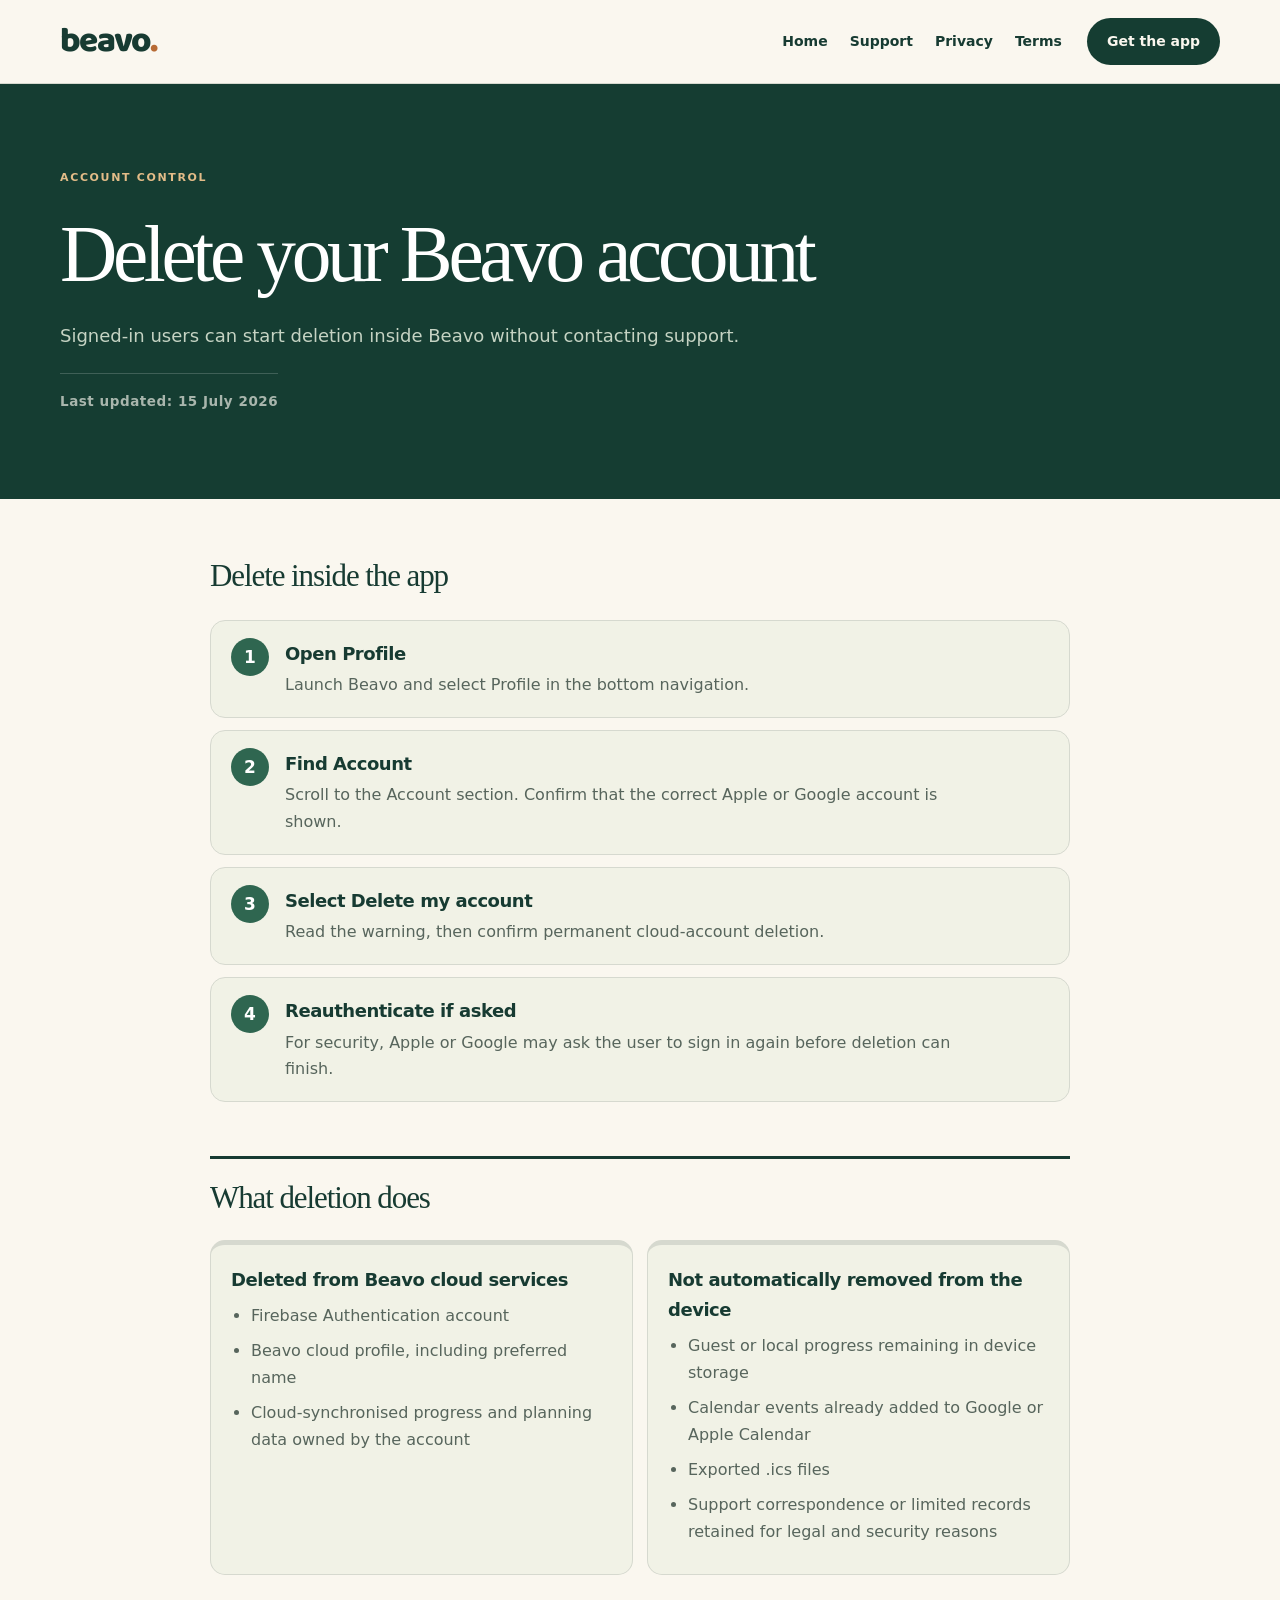
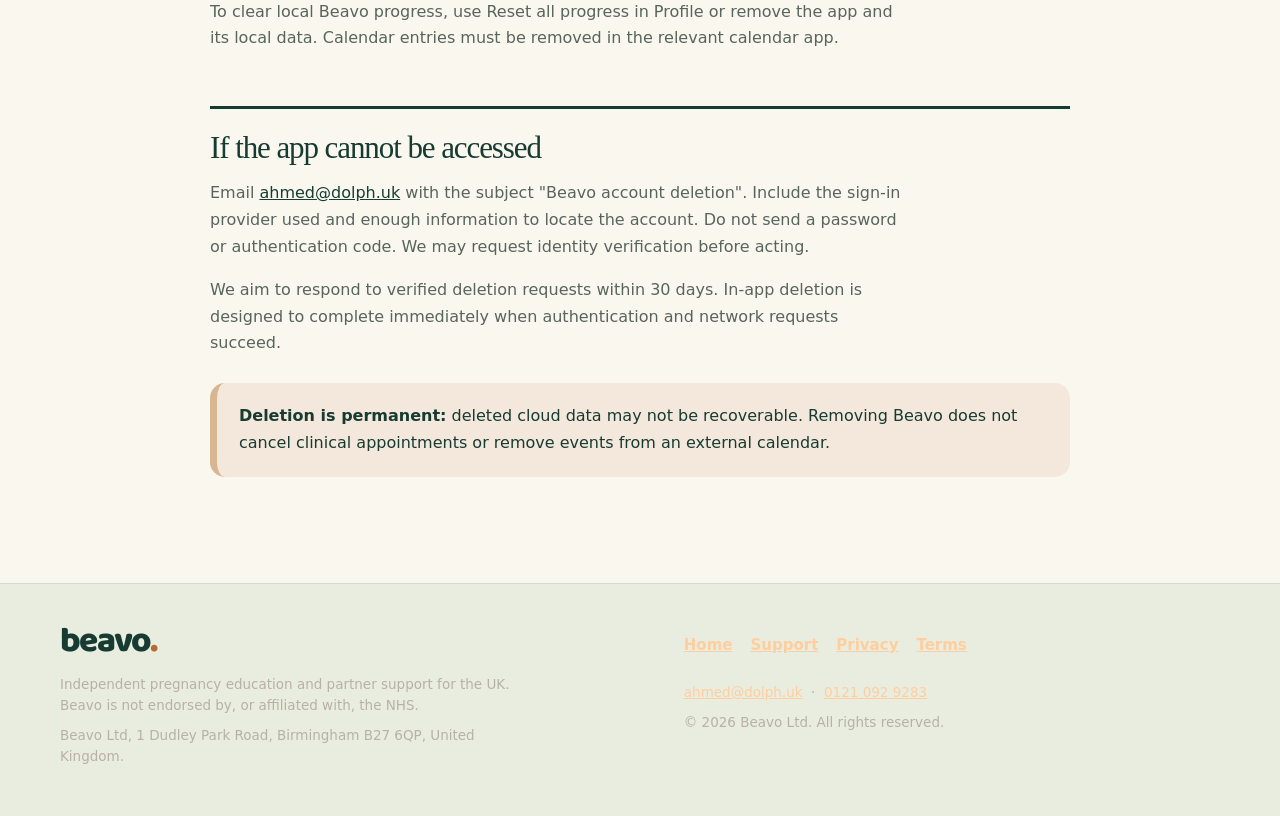
==== commit 5d7b97ce: "Redesign Beavo website with editorial identity and interactive product tour" ====
--- a/account-deletion.html
+++ b/account-deletion.html
@@ -1,236 +1,237 @@
-<!doctype html>
-<html lang="en-GB">
-<head>
-  <meta charset="utf-8">
-  <meta name="viewport" content="width=device-width, initial-scale=1">
-  <meta name="description" content="How to delete a Beavo account and understand what happens to cloud and local app data.">
-  <meta name="theme-color" content="#17231e">
-  <link rel="icon" href="assets/icon.webp">
-  <title>Delete Your Beavo Account</title>
-  <script>document.documentElement.className+=' js';</script>
-  <style>
-    /* ============================================================
-       BEAVO interior pages. Same design system as index.html, kept
-       inline rather than in a shared stylesheet so each page stands
-       on its own -- these are the pages an App Store reviewer opens,
-       and one failed request should not strip a legal page bare.
-       ============================================================ */
-    :root{
-      --ink:#211c18; --muted:#675f58; --faint:#736a62;
-      --paper:#fffdf9; --warm:#fff2e4; --sage:#e7f1eb;
-      --green:#2f775f; --green-deep:#1e5644; --orange:#ef7f22; --orange-deep:#a8500a;
-      --line:#ddd4ca; --dark:#17231e; --red:#a7352a;
-      --pad:clamp(20px,5vw,40px); --maxw:1180px;
-      --ease:cubic-bezier(.16,1,.3,1);
-    }
-    *{box-sizing:border-box}
-    html{scroll-behavior:smooth;-webkit-text-size-adjust:100%}
-    body{margin:0;background:var(--paper);color:var(--ink);
-      font:17px/1.68 system-ui,-apple-system,"Segoe UI",Roboto,sans-serif;
-      font-synthesis-weight:none;overflow-x:hidden}
-    img{max-width:100%;display:block}
-    a{color:var(--green-deep)}
-    a:hover{text-decoration-thickness:2px}
-    h1,h2,h3{letter-spacing:-.026em;font-weight:900;margin:0}
-    .skip{position:absolute;left:-9999px}
-    .skip:focus{left:12px;top:12px;z-index:60;background:#fff;padding:12px;border:3px solid var(--ink);border-radius:6px}
-    a:focus-visible,button:focus-visible{outline:4px solid var(--orange);outline-offset:4px;border-radius:4px}
-    .inner{max-width:var(--maxw);margin:auto;padding-inline:var(--pad)}
-
-    /* ---------- header ---------- */
-    header{position:sticky;top:0;z-index:40;background:rgba(255,253,249,.92);
-      backdrop-filter:blur(14px);-webkit-backdrop-filter:blur(14px);border-bottom:1px solid var(--line)}
-    .nav{max-width:var(--maxw);margin:auto;min-height:70px;padding:10px var(--pad);
-      display:flex;align-items:center;gap:24px}
-    .brand{color:var(--ink);font-size:25px;font-weight:950;text-decoration:none;letter-spacing:-.03em;
-      display:inline-flex;align-items:center;margin-right:auto}
-    .brand i{width:9px;height:27px;background:var(--orange);margin-right:11px;display:inline-block;
-      transform-origin:50% 100%;transition:transform .5s var(--ease)}
-    .brand:hover i{transform:scaleY(1.22)}
-    .links{display:flex;gap:22px;align-items:center;order:2}
-    .links a{color:var(--ink);font-size:14px;font-weight:800;text-decoration:none;transition:opacity .2s}
-    .links a:hover{opacity:.62}
-    .cta{order:3;flex:none;background:var(--orange);color:#211c18;padding:10px 16px;border-radius:999px;
-      min-height:44px;display:inline-flex;align-items:center;font-size:14px;font-weight:800;text-decoration:none}
-    .cta:hover{background:var(--orange-deep);color:#fff}
-
-    /* ---------- page hero ---------- */
-    .phero{background:var(--dark);color:#fff;padding:clamp(56px,9vh,104px) 0 clamp(48px,7vh,80px);position:relative;overflow:hidden}
-    .phero:before{content:"";position:absolute;width:52vw;height:52vw;border-radius:50%;filter:blur(80px);
-      background:#2f775f;opacity:.34;right:-14vw;top:-24vw;pointer-events:none}
-    .phero .inner{position:relative}
-    .phero .eyebrow{font-size:12.5px;font-weight:900;letter-spacing:.19em;text-transform:uppercase;color:#ffce9e}
-    .phero h1{font-size:clamp(38px,7vw,80px);line-height:1.0;margin:12px 0 0;max-width:16ch}
-    .phero .lead{font-size:clamp(18px,2.1vw,22px);color:#ded7cf;max-width:62ch;margin:20px 0 0}
-    .phero .stamp{margin:22px 0 0;font-size:13.5px;font-weight:800;letter-spacing:.04em;color:#a9b6ad;
-      border-top:1px solid rgba(255,255,255,.18);padding-top:16px;display:inline-block}
-
-    /* ---------- prose ---------- */
-    .prose{max-width:820px;margin:auto;padding:clamp(44px,7vh,76px) var(--pad) clamp(64px,10vh,104px)}
-    .prose>h2{font-size:clamp(25px,3.3vw,36px);line-height:1.12;margin:clamp(40px,6vh,62px) 0 14px;
-      padding-top:22px;border-top:3px solid var(--ink)}
-    .prose>h2:first-child{margin-top:0;padding-top:0;border-top:0}
-    .prose h3{font-size:19px;margin:26px 0 6px}
-    .prose p{margin:0 0 16px;max-width:68ch}
-    .prose ul{padding-left:22px;margin:0 0 16px}
-    .prose li{margin:8px 0}
-
-    /* ---------- callouts ---------- */
-    .note,.alert,.good{border-radius:12px;padding:20px 22px;margin:26px 0}
-    .note p:last-child,.alert p:last-child,.good p:last-child{margin-bottom:0}
-    .note{background:var(--warm);border-left:7px solid var(--orange)}
-    .alert{background:#fff1ef;border-left:7px solid var(--red)}
-    .alert h2{color:#7d231c;font-size:22px;margin:0 0 8px;border:0;padding:0}
-    .good{background:var(--sage);border-left:7px solid var(--green)}
-
-    /* ---------- cards ---------- */
-    .cards{display:grid;grid-template-columns:1fr 1fr;gap:14px;margin:24px 0}
-    .card{background:#fff;border:1px solid var(--line);border-top:5px solid var(--green);
-      border-radius:10px;padding:20px}
-    .card:nth-child(even){border-top-color:var(--orange)}
-    .card h3{margin:0 0 7px;font-size:18px}
-    .card p{margin:0;color:var(--muted);font-size:16px}
-    .card ul{margin:0;padding-left:20px;color:var(--muted);font-size:16px}
-
-    /* ---------- steps ---------- */
-    .steps{counter-reset:step;display:grid;gap:12px;margin:26px 0}
-    .step{counter-increment:step;background:#fff;border:1px solid var(--line);border-radius:10px;
-      padding:18px 20px 18px 74px;position:relative}
-    .step:before{content:counter(step);position:absolute;left:20px;top:17px;width:38px;height:38px;
-      border-radius:50%;display:grid;place-items:center;background:var(--green);color:#fff;font-weight:900;font-size:17px}
-    .step h3{margin:0 0 3px;font-size:18px}
-    .step p{margin:0;color:var(--muted);font-size:16px}
-
-    /* ---------- table ---------- */
-    .tablewrap{overflow-x:auto;margin:22px 0}
-    table{width:100%;border-collapse:collapse;min-width:560px}
-    th,td{text-align:left;vertical-align:top;border-bottom:1px solid var(--line);padding:13px 10px;font-size:16px}
-    th{background:var(--sage);font-size:13px;letter-spacing:.08em;text-transform:uppercase}
-    td:first-child{font-weight:700}
-
-    /* ---------- contact strip ---------- */
-    .contactgrid{display:grid;grid-template-columns:repeat(3,1fr);gap:16px;margin:24px 0}
-    .contactgrid div{border-top:5px solid var(--orange);padding-top:14px}
-    .contactgrid h3{margin:0 0 5px;font-size:13px;letter-spacing:.12em;text-transform:uppercase;color:var(--faint)}
-    .contactgrid p{margin:0;font-size:17px;font-weight:700}
-    .contactgrid a{margin:0;font-size:17px;font-weight:700;min-height:44px;display:inline-flex;align-items:center}
-
-    /* ---------- footer ---------- */
-    footer{background:#141210;color:#eee7df;padding:clamp(44px,6vh,64px) 0 40px}
-    footer a{color:#ffce9e}
-    .footer-grid{max-width:var(--maxw);margin:auto;padding-inline:var(--pad);
-      display:grid;grid-template-columns:1.1fr 1fr;gap:34px}
-    .footer-links{display:flex;gap:18px;flex-wrap:wrap;margin-bottom:14px}
-    .footer-links a{font-weight:800;font-size:15px;min-height:44px;display:inline-flex;align-items:center}
-    .small{font-size:13.5px;color:#b9b0a7;line-height:1.6;margin:0 0 8px;max-width:56ch}
-    footer .brand{color:#fff}
-
-    /* ---------- reveal, gated on .js so nothing is ever hidden ---------- */
-    .js .rv{opacity:0;transform:translateY(24px);transition:opacity .7s var(--ease),transform .7s var(--ease)}
-    .js .rv.in{opacity:1;transform:none}
-
-    @media(max-width:820px){
-      .cards,.contactgrid,.footer-grid{grid-template-columns:1fr}
-    }
-    @media(max-width:680px){
-      /* Two rows on a phone: brand and the button, then the links as a
-         scrollable strip. Hiding them outright left the header with no
-         navigation in it -- on these pages, no way back to the others. */
-      .nav{flex-wrap:wrap;row-gap:0;padding-bottom:0;gap:12px}
-      .cta{order:2}                      /* stays on row one, beside the brand */
-      .links{order:3;width:100%;gap:0;overflow-x:auto;scrollbar-width:none;
-        margin:0 calc(var(--pad)*-1);padding:0 calc(var(--pad) - 8px);border-top:1px solid var(--line)}
-      .links::-webkit-scrollbar{display:none}
-      .links a{flex:none;min-height:46px;display:inline-flex;align-items:center;padding:0 8px;font-size:13px;white-space:nowrap}
-      .step{padding:16px 16px 16px 64px}
-      .step:before{left:14px;width:34px;height:34px}
-    }
-    @media(prefers-reduced-motion:reduce){
-      html{scroll-behavior:auto}
-      .phero:before{display:none}
-      .js .rv{opacity:1;transform:none;transition:none}
-    }
-    @media print{header{position:static}.phero{background:#fff;color:#000}.phero h1{color:#000}}
-  </style>
+<!doctype html>
+<html lang="en-GB">
+<head>
+  <meta charset="utf-8">
+  <meta name="viewport" content="width=device-width, initial-scale=1">
+  <meta name="description" content="How to delete a Beavo account and understand what happens to cloud and local app data.">
+  <meta name="theme-color" content="#17231e">
+  <link rel="icon" href="assets/icon.webp">
+  <title>Delete Your Beavo Account</title>
+  <script>document.documentElement.className+=' js';</script>
+  <style>
+    /* ============================================================
+       BEAVO interior pages. Same design system as index.html, kept
+       inline rather than in a shared stylesheet so each page stands
+       on its own -- these are the pages an App Store reviewer opens,
+       and one failed request should not strip a legal page bare.
+       ============================================================ */
+    :root{
+      --ink:#211c18; --muted:#675f58; --faint:#736a62;
+      --paper:#fffdf9; --warm:#fff2e4; --sage:#e7f1eb;
+      --green:#2f775f; --green-deep:#1e5644; --orange:#ef7f22; --orange-deep:#a8500a;
+      --line:#ddd4ca; --dark:#17231e; --red:#a7352a;
+      --pad:clamp(20px,5vw,40px); --maxw:1180px;
+      --ease:cubic-bezier(.16,1,.3,1);
+    }
+    *{box-sizing:border-box}
+    html{scroll-behavior:smooth;-webkit-text-size-adjust:100%}
+    body{margin:0;background:var(--paper);color:var(--ink);
+      font:17px/1.68 system-ui,-apple-system,"Segoe UI",Roboto,sans-serif;
+      font-synthesis-weight:none;overflow-x:hidden}
+    img{max-width:100%;display:block}
+    a{color:var(--green-deep)}
+    a:hover{text-decoration-thickness:2px}
+    h1,h2,h3{letter-spacing:-.026em;font-weight:900;margin:0}
+    .skip{position:absolute;left:-9999px}
+    .skip:focus{left:12px;top:12px;z-index:60;background:#fff;padding:12px;border:3px solid var(--ink);border-radius:6px}
+    a:focus-visible,button:focus-visible{outline:4px solid var(--orange);outline-offset:4px;border-radius:4px}
+    .inner{max-width:var(--maxw);margin:auto;padding-inline:var(--pad)}
+
+    /* ---------- header ---------- */
+    header{position:sticky;top:0;z-index:40;background:rgba(255,253,249,.92);
+      backdrop-filter:blur(14px);-webkit-backdrop-filter:blur(14px);border-bottom:1px solid var(--line)}
+    .nav{max-width:var(--maxw);margin:auto;min-height:70px;padding:10px var(--pad);
+      display:flex;align-items:center;gap:24px}
+    .brand{color:var(--ink);font-size:25px;font-weight:950;text-decoration:none;letter-spacing:-.03em;
+      display:inline-flex;align-items:center;margin-right:auto}
+    .brand i{width:9px;height:27px;background:var(--orange);margin-right:11px;display:inline-block;
+      transform-origin:50% 100%;transition:transform .5s var(--ease)}
+    .brand:hover i{transform:scaleY(1.22)}
+    .links{display:flex;gap:22px;align-items:center;order:2}
+    .links a{color:var(--ink);font-size:14px;font-weight:800;text-decoration:none;transition:opacity .2s}
+    .links a:hover{opacity:.62}
+    .cta{order:3;flex:none;background:var(--orange);color:#211c18;padding:10px 16px;border-radius:999px;
+      min-height:44px;display:inline-flex;align-items:center;font-size:14px;font-weight:800;text-decoration:none}
+    .cta:hover{background:var(--orange-deep);color:#fff}
+
+    /* ---------- page hero ---------- */
+    .phero{background:var(--dark);color:#fff;padding:clamp(56px,9vh,104px) 0 clamp(48px,7vh,80px);position:relative;overflow:hidden}
+    .phero:before{content:"";position:absolute;width:52vw;height:52vw;border-radius:50%;filter:blur(80px);
+      background:#2f775f;opacity:.34;right:-14vw;top:-24vw;pointer-events:none}
+    .phero .inner{position:relative}
+    .phero .eyebrow{font-size:12.5px;font-weight:900;letter-spacing:.19em;text-transform:uppercase;color:#ffce9e}
+    .phero h1{font-size:clamp(38px,7vw,80px);line-height:1.0;margin:12px 0 0;max-width:16ch}
+    .phero .lead{font-size:clamp(18px,2.1vw,22px);color:#ded7cf;max-width:62ch;margin:20px 0 0}
+    .phero .stamp{margin:22px 0 0;font-size:13.5px;font-weight:800;letter-spacing:.04em;color:#a9b6ad;
+      border-top:1px solid rgba(255,255,255,.18);padding-top:16px;display:inline-block}
+
+    /* ---------- prose ---------- */
+    .prose{max-width:820px;margin:auto;padding:clamp(44px,7vh,76px) var(--pad) clamp(64px,10vh,104px)}
+    .prose>h2{font-size:clamp(25px,3.3vw,36px);line-height:1.12;margin:clamp(40px,6vh,62px) 0 14px;
+      padding-top:22px;border-top:3px solid var(--ink)}
+    .prose>h2:first-child{margin-top:0;padding-top:0;border-top:0}
+    .prose h3{font-size:19px;margin:26px 0 6px}
+    .prose p{margin:0 0 16px;max-width:68ch}
+    .prose ul{padding-left:22px;margin:0 0 16px}
+    .prose li{margin:8px 0}
+
+    /* ---------- callouts ---------- */
+    .note,.alert,.good{border-radius:12px;padding:20px 22px;margin:26px 0}
+    .note p:last-child,.alert p:last-child,.good p:last-child{margin-bottom:0}
+    .note{background:var(--warm);border-left:7px solid var(--orange)}
+    .alert{background:#fff1ef;border-left:7px solid var(--red)}
+    .alert h2{color:#7d231c;font-size:22px;margin:0 0 8px;border:0;padding:0}
+    .good{background:var(--sage);border-left:7px solid var(--green)}
+
+    /* ---------- cards ---------- */
+    .cards{display:grid;grid-template-columns:1fr 1fr;gap:14px;margin:24px 0}
+    .card{background:#fff;border:1px solid var(--line);border-top:5px solid var(--green);
+      border-radius:10px;padding:20px}
+    .card:nth-child(even){border-top-color:var(--orange)}
+    .card h3{margin:0 0 7px;font-size:18px}
+    .card p{margin:0;color:var(--muted);font-size:16px}
+    .card ul{margin:0;padding-left:20px;color:var(--muted);font-size:16px}
+
+    /* ---------- steps ---------- */
+    .steps{counter-reset:step;display:grid;gap:12px;margin:26px 0}
+    .step{counter-increment:step;background:#fff;border:1px solid var(--line);border-radius:10px;
+      padding:18px 20px 18px 74px;position:relative}
+    .step:before{content:counter(step);position:absolute;left:20px;top:17px;width:38px;height:38px;
+      border-radius:50%;display:grid;place-items:center;background:var(--green);color:#fff;font-weight:900;font-size:17px}
+    .step h3{margin:0 0 3px;font-size:18px}
+    .step p{margin:0;color:var(--muted);font-size:16px}
+
+    /* ---------- table ---------- */
+    .tablewrap{overflow-x:auto;margin:22px 0}
+    table{width:100%;border-collapse:collapse;min-width:560px}
+    th,td{text-align:left;vertical-align:top;border-bottom:1px solid var(--line);padding:13px 10px;font-size:16px}
+    th{background:var(--sage);font-size:13px;letter-spacing:.08em;text-transform:uppercase}
+    td:first-child{font-weight:700}
+
+    /* ---------- contact strip ---------- */
+    .contactgrid{display:grid;grid-template-columns:repeat(3,1fr);gap:16px;margin:24px 0}
+    .contactgrid div{border-top:5px solid var(--orange);padding-top:14px}
+    .contactgrid h3{margin:0 0 5px;font-size:13px;letter-spacing:.12em;text-transform:uppercase;color:var(--faint)}
+    .contactgrid p{margin:0;font-size:17px;font-weight:700}
+    .contactgrid a{margin:0;font-size:17px;font-weight:700;min-height:44px;display:inline-flex;align-items:center}
+
+    /* ---------- footer ---------- */
+    footer{background:#141210;color:#eee7df;padding:clamp(44px,6vh,64px) 0 40px}
+    footer a{color:#ffce9e}
+    .footer-grid{max-width:var(--maxw);margin:auto;padding-inline:var(--pad);
+      display:grid;grid-template-columns:1.1fr 1fr;gap:34px}
+    .footer-links{display:flex;gap:18px;flex-wrap:wrap;margin-bottom:14px}
+    .footer-links a{font-weight:800;font-size:15px;min-height:44px;display:inline-flex;align-items:center}
+    .small{font-size:13.5px;color:#b9b0a7;line-height:1.6;margin:0 0 8px;max-width:56ch}
+    footer .brand{color:#fff}
+
+    /* ---------- reveal, gated on .js so nothing is ever hidden ---------- */
+    .js .rv{opacity:0;transform:translateY(24px);transition:opacity .7s var(--ease),transform .7s var(--ease)}
+    .js .rv.in{opacity:1;transform:none}
+
+    @media(max-width:820px){
+      .cards,.contactgrid,.footer-grid{grid-template-columns:1fr}
+    }
+    @media(max-width:680px){
+      /* Two rows on a phone: brand and the button, then the links as a
+         scrollable strip. Hiding them outright left the header with no
+         navigation in it -- on these pages, no way back to the others. */
+      .nav{flex-wrap:wrap;row-gap:0;padding-bottom:0;gap:12px}
+      .cta{order:2}                      /* stays on row one, beside the brand */
+      .links{order:3;width:100%;gap:0;overflow-x:auto;scrollbar-width:none;
+        margin:0 calc(var(--pad)*-1);padding:0 calc(var(--pad) - 8px);border-top:1px solid var(--line)}
+      .links::-webkit-scrollbar{display:none}
+      .links a{flex:none;min-height:46px;display:inline-flex;align-items:center;padding:0 8px;font-size:13px;white-space:nowrap}
+      .step{padding:16px 16px 16px 64px}
+      .step:before{left:14px;width:34px;height:34px}
+    }
+    @media(prefers-reduced-motion:reduce){
+      html{scroll-behavior:auto}
+      .phero:before{display:none}
+      .js .rv{opacity:1;transform:none;transition:none}
+    }
+    @media print{header{position:static}.phero{background:#fff;color:#000}.phero h1{color:#000}}
+  </style>
+  <link rel="stylesheet" href="interior.css">
 </head>
-<body>
-  <a class="skip" href="#main">Skip to content</a>
-  <header>
-    <nav class="nav" aria-label="Main navigation">
-      <a class="brand" href="index.html"><i aria-hidden="true"></i>BEAVO</a>
-      <div class="links"><a href="index.html">Home</a><a href="support.html">Support</a><a href="privacy.html">Privacy</a><a href="terms.html">Terms</a></div>
-      <a class="cta" href="https://apps.apple.com/gb/app/id6791195741">Get the app</a>
-    </nav>
-  </header>
-  <main id="main">
-    <section class="phero">
-      <div class="inner">
-        <div class="eyebrow">Account control</div>
-        <h1>Delete your Beavo account</h1>
-        <p class="lead">Signed-in users can start deletion inside Beavo without contacting support.</p>
-        <p class="stamp">Last updated: 15 July 2026</p>
-      </div>
-    </section>
-    <article class="prose">
-      <h2 class="rv">Delete inside the app</h2>
-      <div class="steps rv">
-        <div class="step"><h3>Open Profile</h3><p>Launch Beavo and select Profile in the bottom navigation.</p></div>
-        <div class="step"><h3>Find Account</h3><p>Scroll to the Account section. Confirm that the correct Apple or Google account is shown.</p></div>
-        <div class="step"><h3>Select Delete my account</h3><p>Read the warning, then confirm permanent cloud-account deletion.</p></div>
-        <div class="step"><h3>Reauthenticate if asked</h3><p>For security, Apple or Google may ask the user to sign in again before deletion can finish.</p></div>
-      </div>
-
-      <h2 class="rv">What deletion does</h2>
-      <div class="cards rv">
-        <section class="card"><h3>Deleted from Beavo cloud services</h3><ul><li>Firebase Authentication account</li><li>Beavo cloud profile, including preferred name</li><li>Cloud-synchronised progress and planning data owned by the account</li></ul></section>
-        <section class="card"><h3>Not automatically removed from the device</h3><ul><li>Guest or local progress remaining in device storage</li><li>Calendar events already added to Google or Apple Calendar</li><li>Exported .ics files</li><li>Support correspondence or limited records retained for legal and security reasons</li></ul></section>
-      </div>
-      <p class="rv">To clear local Beavo progress, use Reset all progress in Profile or remove the app and its local data. Calendar entries must be removed in the relevant calendar app.</p>
-
-      <h2 class="rv">If the app cannot be accessed</h2>
-      <p class="rv">Email <a href="mailto:ahmed@dolph.uk?subject=Beavo%20account%20deletion">ahmed@dolph.uk</a> with the subject "Beavo account deletion". Include the sign-in provider used and enough information to locate the account. Do not send a password or authentication code. We may request identity verification before acting.</p>
-      <p class="rv">We aim to respond to verified deletion requests within 30 days. In-app deletion is designed to complete immediately when authentication and network requests succeed.</p>
-
-      <div class="alert rv"><strong>Deletion is permanent:</strong> deleted cloud data may not be recoverable. Removing Beavo does not cancel clinical appointments or remove events from an external calendar.</div>
-    </article>
-  </main>
-  <footer>
-    <div class="footer-grid">
-      <div>
-        <a class="brand" href="index.html"><i aria-hidden="true"></i>BEAVO</a>
-        <p class="small" style="margin-top:14px">Independent pregnancy education and partner support for the UK. Beavo is not endorsed by, or affiliated with, the NHS.</p>
-        <p class="small">Beavo Ltd, 1 Dudley Park Road, Birmingham B27 6QP, United Kingdom.</p>
-      </div>
-      <div>
-        <div class="footer-links"><a href="index.html">Home</a><a href="support.html">Support</a><a href="privacy.html">Privacy</a><a href="terms.html">Terms</a></div>
-        <p class="small"><a href="mailto:ahmed@dolph.uk">ahmed@dolph.uk</a> &nbsp;·&nbsp; <a href="tel:+441210929283">0121 092 9283</a></p>
-        <p class="small">&copy; 2026 Beavo Ltd. All rights reserved.</p>
-      </div>
-    </div>
-  </footer>
-
-<script>
-(function(){
-  var reduce = window.matchMedia && window.matchMedia('(prefers-reduced-motion: reduce)').matches;
-  var items = Array.prototype.slice.call(document.querySelectorAll('.rv'));
-  if(reduce){ items.forEach(function(el){ el.classList.add('in'); }); return; }
-  var ticking = false;
-  function pass(){
-    ticking = false;
-    var vh = window.innerHeight;
-    for(var i = items.length - 1; i >= 0; i--){
-      if(items[i].getBoundingClientRect().top < vh * 0.92){
-        items[i].classList.add('in');
-        items.splice(i, 1);
-      }
-    }
-  }
-  function onScroll(){ if(!ticking && items.length){ ticking = true; requestAnimationFrame(pass); } }
-  window.addEventListener('scroll', onScroll, {passive:true});
-  window.addEventListener('resize', onScroll);
-  pass();
-})();
-</script>
-
-</body>
-</html>
+<body>
+  <a class="skip" href="#main">Skip to content</a>
+  <header>
+    <nav class="nav" aria-label="Main navigation">
+      <a class="brand" href="index.html"><i aria-hidden="true"></i>BEAVO</a>
+      <div class="links"><a href="index.html">Home</a><a href="support.html">Support</a><a href="privacy.html">Privacy</a><a href="terms.html">Terms</a></div>
+      <a class="cta" href="https://apps.apple.com/gb/app/id6791195741">Get the app</a>
+    </nav>
+  </header>
+  <main id="main">
+    <section class="phero">
+      <div class="inner">
+        <div class="eyebrow">Account control</div>
+        <h1>Delete your Beavo account</h1>
+        <p class="lead">Signed-in users can start deletion inside Beavo without contacting support.</p>
+        <p class="stamp">Last updated: 15 July 2026</p>
+      </div>
+    </section>
+    <article class="prose">
+      <h2 class="rv">Delete inside the app</h2>
+      <div class="steps rv">
+        <div class="step"><h3>Open Profile</h3><p>Launch Beavo and select Profile in the bottom navigation.</p></div>
+        <div class="step"><h3>Find Account</h3><p>Scroll to the Account section. Confirm that the correct Apple or Google account is shown.</p></div>
+        <div class="step"><h3>Select Delete my account</h3><p>Read the warning, then confirm permanent cloud-account deletion.</p></div>
+        <div class="step"><h3>Reauthenticate if asked</h3><p>For security, Apple or Google may ask the user to sign in again before deletion can finish.</p></div>
+      </div>
+
+      <h2 class="rv">What deletion does</h2>
+      <div class="cards rv">
+        <section class="card"><h3>Deleted from Beavo cloud services</h3><ul><li>Firebase Authentication account</li><li>Beavo cloud profile, including preferred name</li><li>Cloud-synchronised progress and planning data owned by the account</li></ul></section>
+        <section class="card"><h3>Not automatically removed from the device</h3><ul><li>Guest or local progress remaining in device storage</li><li>Calendar events already added to Google or Apple Calendar</li><li>Exported .ics files</li><li>Support correspondence or limited records retained for legal and security reasons</li></ul></section>
+      </div>
+      <p class="rv">To clear local Beavo progress, use Reset all progress in Profile or remove the app and its local data. Calendar entries must be removed in the relevant calendar app.</p>
+
+      <h2 class="rv">If the app cannot be accessed</h2>
+      <p class="rv">Email <a href="mailto:ahmed@dolph.uk?subject=Beavo%20account%20deletion">ahmed@dolph.uk</a> with the subject "Beavo account deletion". Include the sign-in provider used and enough information to locate the account. Do not send a password or authentication code. We may request identity verification before acting.</p>
+      <p class="rv">We aim to respond to verified deletion requests within 30 days. In-app deletion is designed to complete immediately when authentication and network requests succeed.</p>
+
+      <div class="alert rv"><strong>Deletion is permanent:</strong> deleted cloud data may not be recoverable. Removing Beavo does not cancel clinical appointments or remove events from an external calendar.</div>
+    </article>
+  </main>
+  <footer>
+    <div class="footer-grid">
+      <div>
+        <a class="brand" href="index.html"><i aria-hidden="true"></i>BEAVO</a>
+        <p class="small" style="margin-top:14px">Independent pregnancy education and partner support for the UK. Beavo is not endorsed by, or affiliated with, the NHS.</p>
+        <p class="small">Beavo Ltd, 1 Dudley Park Road, Birmingham B27 6QP, United Kingdom.</p>
+      </div>
+      <div>
+        <div class="footer-links"><a href="index.html">Home</a><a href="support.html">Support</a><a href="privacy.html">Privacy</a><a href="terms.html">Terms</a></div>
+        <p class="small"><a href="mailto:ahmed@dolph.uk">ahmed@dolph.uk</a> &nbsp;·&nbsp; <a href="tel:+441210929283">0121 092 9283</a></p>
+        <p class="small">&copy; 2026 Beavo Ltd. All rights reserved.</p>
+      </div>
+    </div>
+  </footer>
+
+<script>
+(function(){
+  var reduce = window.matchMedia && window.matchMedia('(prefers-reduced-motion: reduce)').matches;
+  var items = Array.prototype.slice.call(document.querySelectorAll('.rv'));
+  if(reduce){ items.forEach(function(el){ el.classList.add('in'); }); return; }
+  var ticking = false;
+  function pass(){
+    ticking = false;
+    var vh = window.innerHeight;
+    for(var i = items.length - 1; i >= 0; i--){
+      if(items[i].getBoundingClientRect().top < vh * 0.92){
+        items[i].classList.add('in');
+        items.splice(i, 1);
+      }
+    }
+  }
+  function onScroll(){ if(!ticking && items.length){ ticking = true; requestAnimationFrame(pass); } }
+  window.addEventListener('scroll', onScroll, {passive:true});
+  window.addEventListener('resize', onScroll);
+  pass();
+})();
+</script>
+
+</body>
+</html>
--- a/interior.css
+++ b/interior.css
@@ -0,0 +1,28 @@
+/* Shared finish for the existing support and legal pages. Their text and routes stay intact. */
+@font-face{font-family:Baloo;src:url('assets/baloo-2.woff2') format('woff2');font-weight:700 800;font-display:swap}
+:root{--ink:#173b32;--muted:#57655c;--faint:#64705e;--paper:#faf7ef;--warm:#eeeede;--sage:#e5eada;--green:#2f6650;--green-deep:#153d32;--orange:#ffac69;--orange-deep:#91481d;--line:#d6d9cf;--dark:#153d32;--maxw:1240px}
+header{background:var(--paper)}
+.nav{min-height:83px;gap:25px}
+.brand{font-family:Baloo,system-ui,sans-serif;font-size:35px!important;text-transform:lowercase;letter-spacing:-.05em!important;line-height:1}
+.brand i{display:none}.brand:after{content:".";color:#b76a34}
+.cta{background:var(--green-deep);color:var(--paper);font-weight:600;padding:12px 20px}
+.phero{padding-block:85px;background:var(--dark)}
+.phero:before{display:none}
+.phero h1{font-family:Georgia,"Times New Roman",serif;font-size:clamp(44px,6.2vw,80px);font-weight:400;letter-spacing:-.055em;line-height:1.06;max-width:950px}
+.phero .lead{font-size:18px;max-width:680px;color:#c5d3c3;margin-top:24px}
+.phero .eyebrow{color:#e3bc88;font-size:11px;letter-spacing:.15em;margin-bottom:25px}
+.prose{max-width:940px;font-size:16px;padding-block:60px 80px}
+.prose h2{font-family:Georgia,"Times New Roman",serif;font-weight:400;font-size:31px;letter-spacing:-.035em}
+.prose h3{font-size:18px;font-weight:650}
+.prose p,.prose li{color:var(--muted)}
+.card,.step{border-radius:15px!important;box-shadow:none!important;background:#f1f2e6!important;border-color:var(--line)!important}
+.contactgrid{background:#e5eada;border-radius:17px;padding:28px!important;gap:27px}
+.contactgrid h3{font-size:12px;text-transform:uppercase;letter-spacing:.1em;margin-bottom:8px}
+#personal-support{scroll-margin-top:110px}#personal-support .card>a{display:inline-flex;align-items:center;min-height:44px;font-size:14px;font-weight:600;text-underline-offset:4px}
+.alert{border-radius:15px;background:#f4e8dc;border-color:#d9b692}
+footer{background:#e9eddf;border-top:1px solid var(--line);padding-block:40px}
+footer .brand{color:var(--ink)}
+.rv{opacity:1!important;transform:none!important}
+a:focus-visible,button:focus-visible{outline:3px solid #b76a34}
+@media(max-width:650px){.nav{gap:14px;flex-wrap:wrap;padding-block:14px}.links{flex-wrap:wrap;gap:10px 20px}.links a{min-height:44px;display:inline-flex;align-items:center}.phero{padding-block:58px}.phero .lead{font-size:16px}.prose{padding-block:40px 60px}.prose h2{font-size:28px}.contactgrid{padding:24px!important;grid-template-columns:1fr}.cta{font-size:12px;padding:10px 15px}}
+@media(prefers-reduced-motion:reduce){html{scroll-behavior:auto}*{animation:none!important;transition:none!important}}
